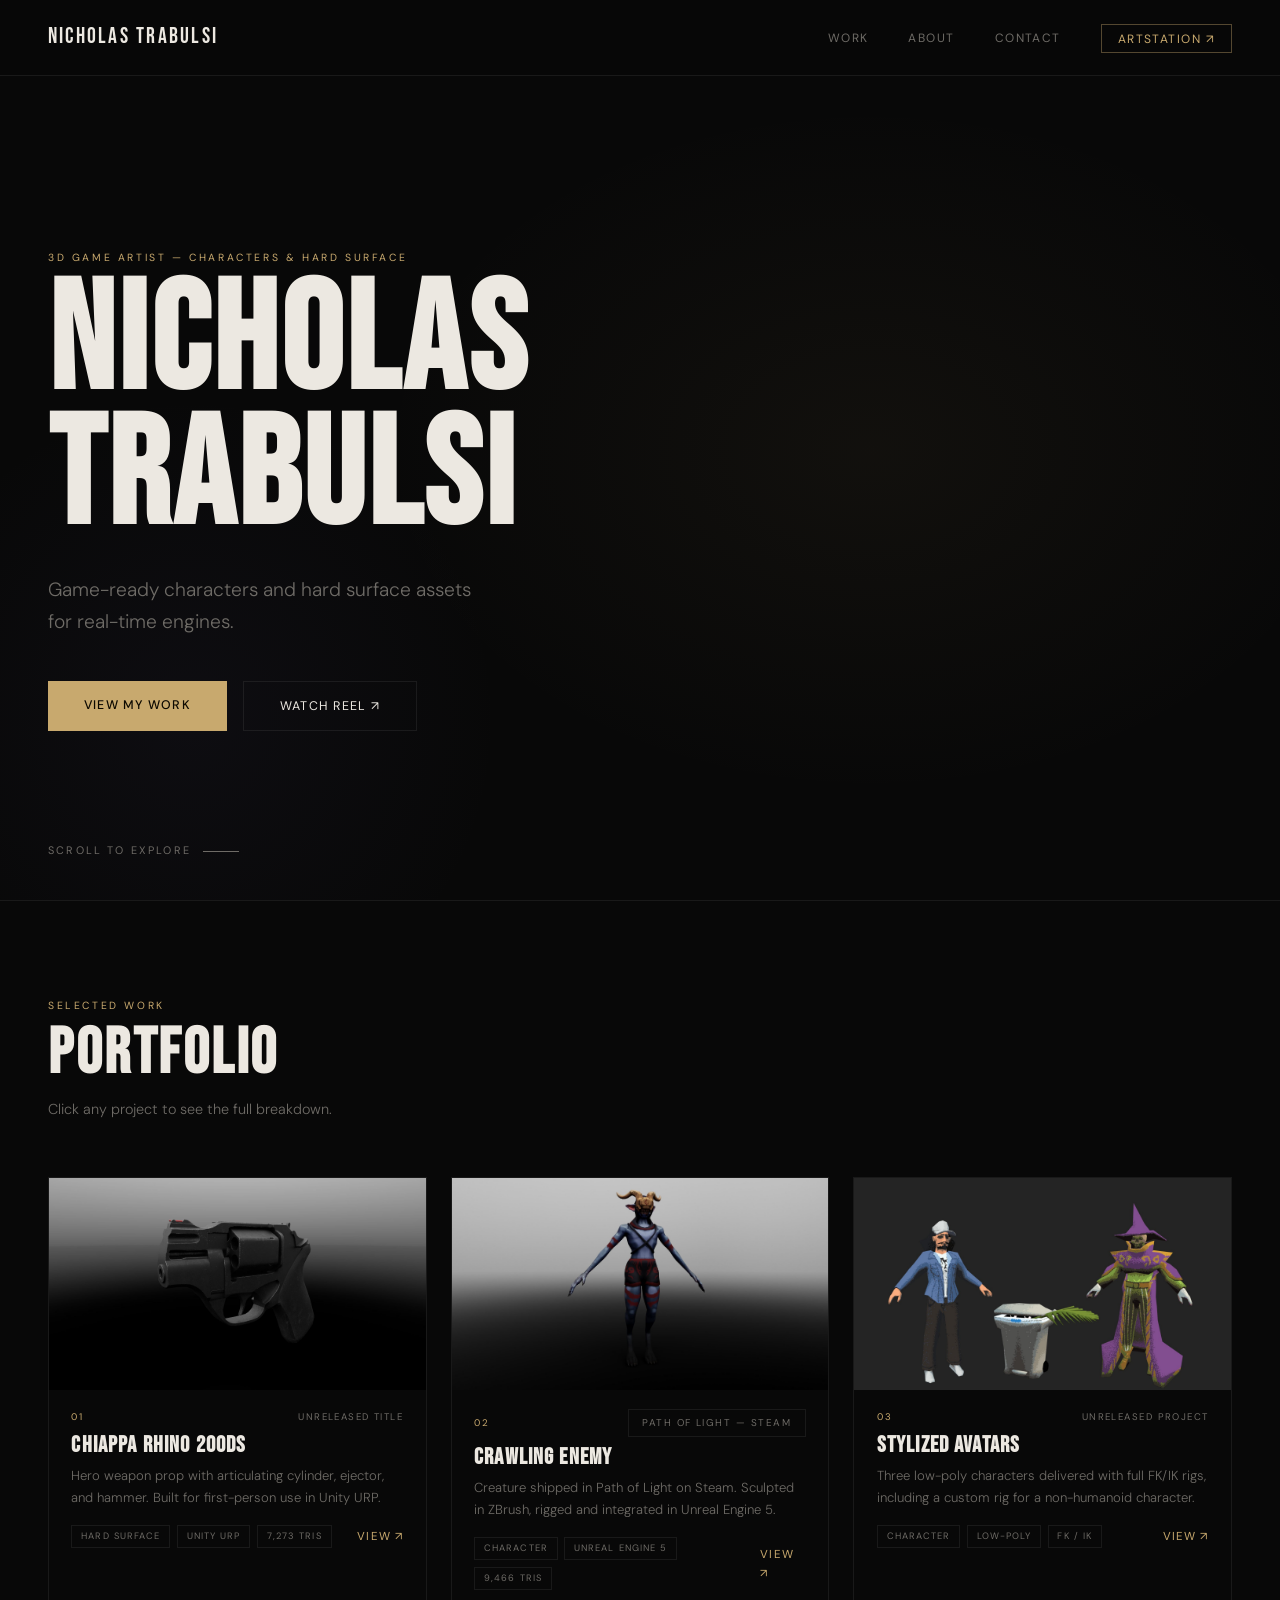
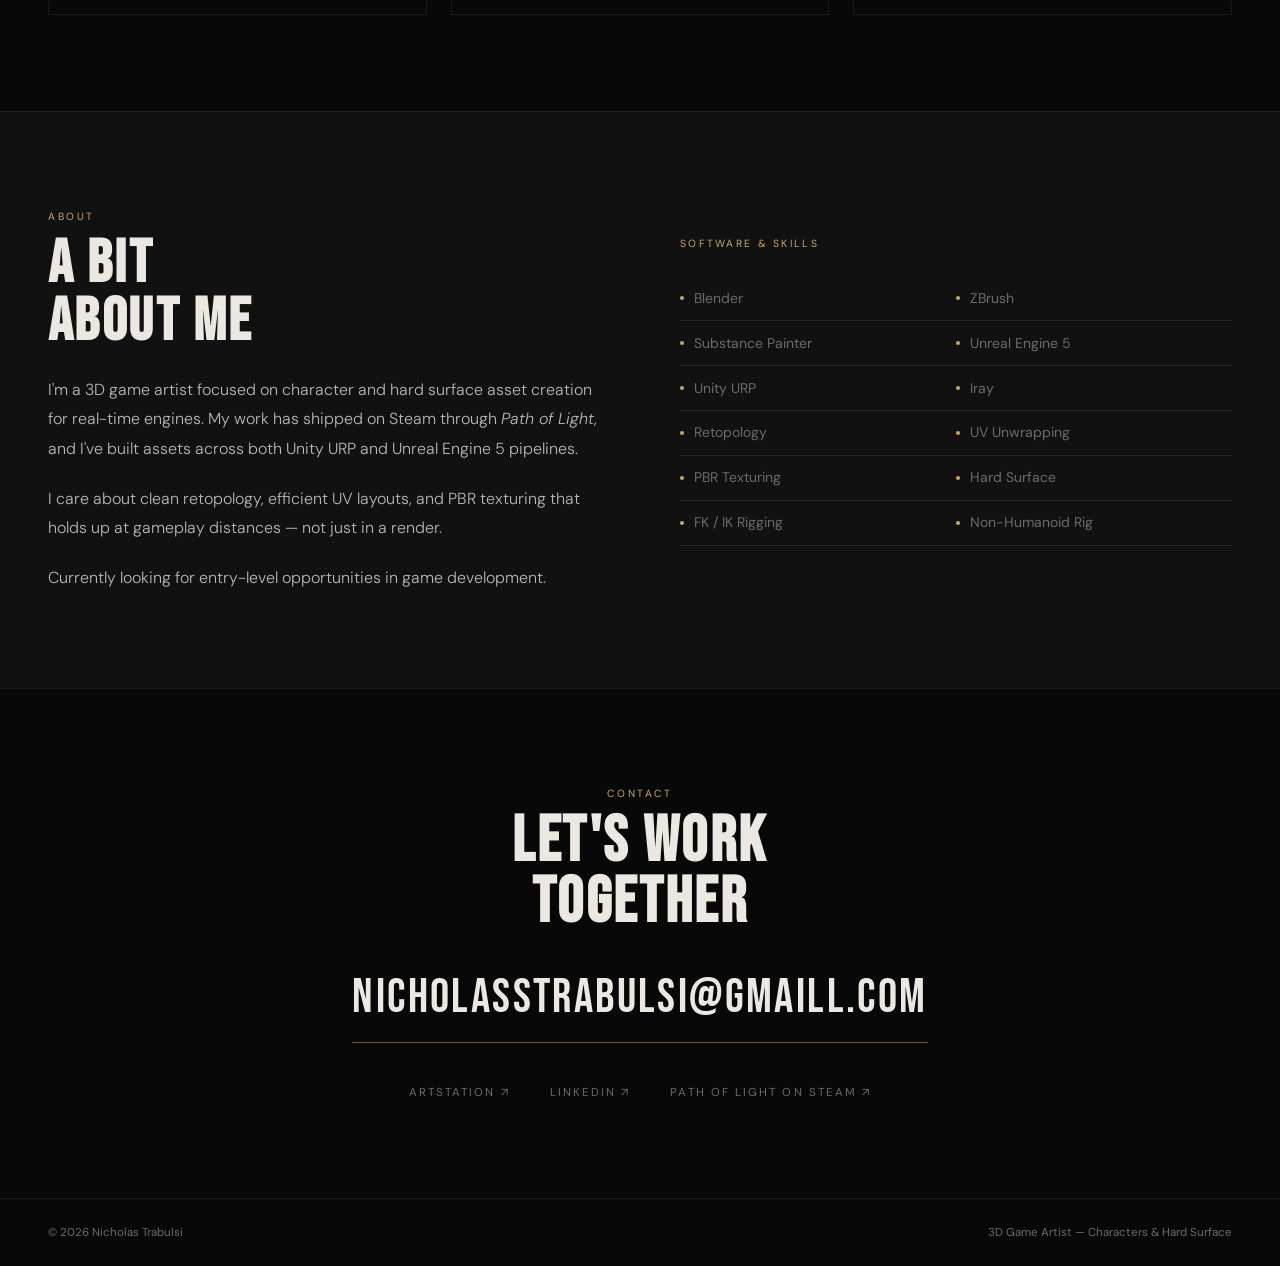
==== index.html @ e2c559ab "edits" ====
<!DOCTYPE html>
<html lang="en">
<head>
  <meta charset="UTF-8">
  <meta name="viewport" content="width=device-width, initial-scale=1.0">
  <title>Nicholas Trabulsi — 3D Game Artist</title>
  <link rel="preconnect" href="https://fonts.googleapis.com">
    <link rel="preconnect" href="https://fonts.gstatic.com" crossorigin>
    <link href="https://fonts.googleapis.com/css2?family=Bebas+Neue&family=DM+Sans:wght@300;400;500&display=swap" rel="stylesheet">
  <style>
    *, *::before, *::after { box-sizing: border-box; margin: 0; padding: 0; }
    :root {
        --bg: #080808; --surface: #111111; --surface-2: #181818;
        --accent: #c8a96e; --accent-dim: rgba(200,169,110,0.10);
        --text: #ece8e1; --muted: #6e6b66; --border: rgba(255,255,255,0.07);
        --display: "Bebas Neue", cursive; --body: "DM Sans", sans-serif;
    }
    html { scroll-behavior: smooth; }
    body { background: var(--bg); color: var(--text); font-family: var(--body); font-size: 16px; line-height: 1.65; overflow-x: hidden; }
    nav { position: fixed; inset: 0 0 auto; z-index: 100; display: flex; align-items: center; justify-content: space-between; padding: 1.2rem 3rem; background: rgba(8,8,8,0.9); backdrop-filter: blur(16px); border-bottom: 1px solid var(--border); }
    .nav-name { font-family: var(--display); font-size: 1.4rem; letter-spacing: .1em; color: var(--text); text-decoration: none; }
    .nav-links { display: flex; gap: 2.5rem; list-style: none; align-items: center; }
    .nav-links a { color: var(--muted); text-decoration: none; font-size: .75rem; letter-spacing: .12em; text-transform: uppercase; transition: color .2s; }
    .nav-links a:hover { color: var(--text); }
    .nav-cta { color: var(--accent) !important; border: 1px solid rgba(200,169,110,.4); padding: .35rem 1rem; }
    .nav-cta:hover { background: var(--accent-dim); }
    .page-wrap { max-width: 1100px; margin: 0 auto; padding: 7rem 3rem 5rem; }
    .divider { height: 1px; background: var(--border); margin: 1.5rem 0; }
    .eyebrow { font-size: .65rem; letter-spacing: .25em; text-transform: uppercase; color: var(--accent); margin-bottom: .6rem; }
    .badge { display: inline-flex; align-items: center; gap: .4rem; font-size: .62rem; letter-spacing: .15em; text-transform: uppercase; padding: .3rem .85rem; border: 1px solid var(--border); color: var(--muted); white-space: nowrap; }
    .pipeline { display: flex; border: 1px solid var(--border); margin-bottom: 1.5rem; }
    .pipeline-step { flex: 1; padding: .7rem 1.2rem; border-right: 1px solid var(--border); }
    .pipeline-step:last-child { border-right: none; }
    .pipeline-step .role { font-size: .58rem; letter-spacing: .18em; text-transform: uppercase; color: var(--muted); margin-bottom: .2rem; }
    .pipeline-step .tool { font-size: .82rem; color: var(--text); }
    .stats { display: flex; border: 1px solid var(--border); margin-top: 1.25rem; }
    .stat { flex: 1; padding: .9rem 1.4rem; border-right: 1px solid var(--border); }
    .stat:last-child { border-right: none; }
    .stat .s-label { font-size: .58rem; letter-spacing: .18em; text-transform: uppercase; color: var(--muted); margin-bottom: .25rem; }
    .stat .s-value { font-family: var(--display); font-size: 1.45rem; letter-spacing: .04em; }
    .shot-hero { width: 100%; aspect-ratio: 16/9; overflow: hidden; background: var(--surface); border: 1px solid var(--border); position: relative; cursor: zoom-in; margin-bottom: 1.25rem; transition: border-color .3s; }
    .shot-hero:hover { border-color: rgba(255,255,255,0.15); }
    .shot-row { display: grid; gap: 1.25rem; }
    .shot-row.cols-2 { grid-template-columns: repeat(2, 1fr); }
    .shot-row.cols-3 { grid-template-columns: repeat(3, 1fr); }
    .shot-card { aspect-ratio: 4/3; overflow: hidden; background: var(--surface); border: 1px solid var(--border); position: relative; cursor: zoom-in; transition: border-color .3s; }
    .shot-card:hover { border-color: rgba(255,255,255,0.15); }
    .shot-hero img, .shot-card img { width: 100%; height: 100%; object-fit: cover; display: block; transition: transform .6s cubic-bezier(.25,.46,.45,.94); }
    .shot-hero:hover img, .shot-card:hover img { transform: scale(1.04); }
    .shot-label { position: absolute; bottom: 0; left: 0; right: 0; padding: 2.5rem 1rem .8rem; background: linear-gradient(to top, rgba(0,0,0,0.8) 0%, transparent 100%); }
    .shot-label span { font-size: .62rem; letter-spacing: .18em; text-transform: uppercase; color: rgba(236,232,225,0.75); }
    .shot-hero::after, .shot-card::after { content: "⤢"; position: absolute; top: .75rem; right: .85rem; font-size: .9rem; color: rgba(255,255,255,0.3); opacity: 0; transition: opacity .2s; pointer-events: none; }
    .shot-hero:hover::after, .shot-card:hover::after { opacity: 1; }
    .btn-primary { display: inline-block; background: var(--accent); color: #0c0900; padding: .85rem 2.25rem; font-size: .78rem; font-weight: 500; letter-spacing: .1em; text-transform: uppercase; text-decoration: none; transition: opacity .2s; }
    .btn-primary:hover { opacity: .82; }
    .btn-ghost { display: inline-block; background: transparent; color: var(--text); padding: .85rem 2.25rem; font-size: .78rem; letter-spacing: .1em; text-transform: uppercase; text-decoration: none; border: 1px solid var(--border); transition: border-color .2s; }
    .btn-ghost:hover { border-color: rgba(255,255,255,0.25); }
    .btn-back { display: inline-flex; align-items: center; gap: .5rem; color: var(--muted); text-decoration: none; font-size: .72rem; letter-spacing: .14em; text-transform: uppercase; transition: color .2s; margin-bottom: 2.5rem; }
    .btn-back:hover { color: var(--text); }
    .btn-back::before { content: "←"; }
    .ext-link { display: inline-flex; align-items: center; gap: .35rem; font-size: .75rem; letter-spacing: .1em; text-transform: uppercase; color: var(--accent); text-decoration: none; border-bottom: 1px solid rgba(200,169,110,0.3); padding-bottom: .1rem; transition: border-color .2s; }
    .ext-link:hover { border-color: var(--accent); }
    .credit { font-size: .78rem; color: var(--muted); font-weight: 300; margin-top: .5rem; }
    .credit a { color: var(--muted); text-decoration: none; border-bottom: 1px solid rgba(110,107,102,0.4); transition: color .2s, border-color .2s; }
    .credit a:hover { color: var(--text); border-color: var(--muted); }
    footer { border-top: 1px solid var(--border); padding: 1.5rem 3rem; display: flex; justify-content: space-between; font-size: .72rem; color: var(--muted); }
    .lb { display: none; position: fixed; inset: 0; z-index: 200; background: rgba(0,0,0,0.97); flex-direction: column; align-items: center; justify-content: center; cursor: zoom-out; }
    .lb.open { display: flex; animation: lbFade .18s ease; }
    @keyframes lbFade { from { opacity: 0; } to { opacity: 1; } }
    .lb-wrap { max-width: 92vw; max-height: 82vh; cursor: default; display: flex; align-items: center; justify-content: center; }
    .lb-wrap img { max-width: 92vw; max-height: 82vh; object-fit: contain; display: block; animation: lbPop .18s ease; }
    @keyframes lbPop { from { opacity: 0; transform: scale(.97); } to { opacity: 1; transform: scale(1); } }
    .lb-cap { margin-top: 1.2rem; font-size: .65rem; letter-spacing: .2em; text-transform: uppercase; color: var(--muted); }
    .lb-x { position: fixed; top: 1.5rem; right: 2rem; background: none; border: none; color: var(--muted); font-size: 1.4rem; cursor: pointer; z-index: 201; }
    .lb-arr { position: fixed; top: 50%; transform: translateY(-50%); background: none; border: none; color: var(--muted); font-size: 1.4rem; cursor: pointer; padding: 1rem; z-index: 201; }
    .lb-arr.prev { left: .5rem; }
    .lb-arr.next { right: .5rem; }
    .lb-count { position: fixed; bottom: 1.5rem; left: 50%; transform: translateX(-50%); font-size: .62rem; letter-spacing: .2em; text-transform: uppercase; color: var(--muted); }
    @keyframes fadeUp { from { opacity: 0; transform: translateY(20px); } to { opacity: 1; transform: translateY(0); } }
    .reveal { opacity: 0; transform: translateY(24px); }
    @media (max-width: 860px) {
        nav { padding: 1rem 1.5rem; }
        .nav-links li:not(:last-child) { display: none; }
        .page-wrap { padding: 6rem 1.5rem 4rem; }
        .shot-row.cols-2, .shot-row.cols-3 { grid-template-columns: 1fr; }
        .pipeline, .stats { flex-wrap: wrap; }
        .pipeline-step, .stat { flex: 1 1 45%; border-right: none; border-bottom: 1px solid var(--border); }
        .pipeline-step:last-child, .stat:last-child { border-bottom: none; }
        footer { flex-direction: column; gap: .4rem; text-align: center; padding: 1.5rem; }
    }
</style>
</head>
<body>
<nav>
  <a href="index.html" class="nav-name">Nicholas Trabulsi</a>
  <ul class="nav-links">
    <li><a href="index.html#work">Work</a></li>
    <li><a href="index.html#about">About</a></li>
    <li><a href="index.html#contact">Contact</a></li>
    <li><a href="https://www.artstation.com/YOURUSERNAME" target="_blank" class="nav-cta">ArtStation &#8599;</a></li>
  </ul>
</nav>

<section style="min-height:100vh;display:flex;flex-direction:column;justify-content:center;padding:0 3rem;padding-top:80px;position:relative;overflow:hidden;">
  <div style="position:absolute;inset:0;pointer-events:none;background:radial-gradient(ellipse 55% 55% at 68% 50%,rgba(200,169,110,.05) 0%,transparent 70%),radial-gradient(ellipse 40% 60% at 15% 80%,rgba(90,80,140,.07) 0%,transparent 60%);"></div>
  <p class="eyebrow" style="animation:fadeUp .6s ease both;">3D Game Artist &mdash; Characters &amp; Hard Surface</p>
  <h1 style="font-family:var(--display);font-size:clamp(5rem,12vw,10rem);line-height:.88;letter-spacing:.02em;margin-bottom:1.75rem;animation:fadeUp .7s .1s ease both;">Nicholas<br>Trabulsi</h1>
  <p style="font-size:clamp(1rem,1.8vw,1.2rem);color:var(--muted);font-weight:300;max-width:440px;margin-bottom:2.75rem;animation:fadeUp .7s .2s ease both;">Game-ready characters and hard surface assets for real-time engines.</p>
  <div style="display:flex;gap:1rem;flex-wrap:wrap;animation:fadeUp .7s .3s ease both;">
    <a href="#work" class="btn-primary">View My Work</a>
    <a href="https://www.youtube.com/watch?v=YOURREEL" target="_blank" class="btn-ghost">Watch Reel &#8599;</a>
  </div>
  <div style="position:absolute;bottom:2.5rem;left:3rem;font-size:.68rem;letter-spacing:.2em;text-transform:uppercase;color:var(--muted);display:flex;align-items:center;gap:.75rem;">Scroll to explore<span style="display:block;width:36px;height:1px;background:var(--muted);"></span></div>
</section>

<section id="work" style="border-top:1px solid var(--border);padding:6rem 3rem;">
  <p class="eyebrow">Selected Work</p>
  <h2 style="font-family:var(--display);font-size:clamp(2.5rem,5vw,4rem);letter-spacing:.04em;line-height:.95;margin-bottom:.75rem;">Portfolio</h2>
  <p style="font-size:.9rem;color:var(--muted);font-weight:300;max-width:500px;margin-bottom:3.5rem;line-height:1.7;">Click any project to see the full breakdown.</p>
  <div style="display:grid;grid-template-columns:repeat(3,1fr);gap:1.5rem;" id="grid">
    <a href="project-01.html" style="display:block;text-decoration:none;color:inherit;border:1px solid var(--border);transition:border-color .3s;" class="reveal pcard">
      <div style="aspect-ratio:16/9;overflow:hidden;background:var(--surface);">
        <img src="[data-uri]" alt="Chiappa Rhino 200DS" style="width:100%;height:100%;object-fit:cover;display:block;transition:transform .6s cubic-bezier(.25,.46,.45,.94);">
      </div>
      <div style="padding:1.2rem 1.4rem 1.5rem;">
        <div style="display:flex;justify-content:space-between;align-items:center;margin-bottom:.5rem;">
          <span style="font-size:.6rem;letter-spacing:.2em;text-transform:uppercase;color:var(--accent);">01</span>
          <span style="font-size:.6rem;letter-spacing:.15em;text-transform:uppercase;color:var(--muted);">Unreleased Title</span>
        </div>
        <h3 style="font-family:var(--display);font-size:1.45rem;letter-spacing:.05em;margin-bottom:.5rem;line-height:1.05;">Chiappa Rhino 200DS</h3>
        <p style="font-size:.82rem;color:var(--muted);line-height:1.65;margin-bottom:1rem;font-weight:300;">Hero weapon prop with articulating cylinder, ejector, and hammer. Built for first-person use in Unity URP.</p>
        <div style="display:flex;justify-content:space-between;align-items:center;">
          <div style="display:flex;gap:.4rem;flex-wrap:wrap;"><span style="font-size:.58rem;letter-spacing:.12em;text-transform:uppercase;color:var(--muted);border:1px solid var(--border);padding:.2rem .55rem;">Hard Surface</span><span style="font-size:.58rem;letter-spacing:.12em;text-transform:uppercase;color:var(--muted);border:1px solid var(--border);padding:.2rem .55rem;">Unity URP</span><span style="font-size:.58rem;letter-spacing:.12em;text-transform:uppercase;color:var(--muted);border:1px solid var(--border);padding:.2rem .55rem;">7,273 tris</span></div>
          <span style="font-size:.72rem;letter-spacing:.1em;text-transform:uppercase;color:var(--accent);transition:transform .2s;" class="arrow">View &#8599;</span>
        </div>
      </div>
    </a>
    <a href="project-02.html" style="display:block;text-decoration:none;color:inherit;border:1px solid var(--border);transition:border-color .3s;" class="reveal pcard">
      <div style="aspect-ratio:16/9;overflow:hidden;background:var(--surface);">
        <img src="[data-uri]" alt="Crawling Enemy" style="width:100%;height:100%;object-fit:cover;display:block;transition:transform .6s cubic-bezier(.25,.46,.45,.94);">
      </div>
      <div style="padding:1.2rem 1.4rem 1.5rem;">
        <div style="display:flex;justify-content:space-between;align-items:center;margin-bottom:.5rem;">
          <span style="font-size:.6rem;letter-spacing:.2em;text-transform:uppercase;color:var(--accent);">02</span>
          <span class="badge" style="color:var(--muted);">Path of Light &mdash; Steam</span>
        </div>
        <h3 style="font-family:var(--display);font-size:1.45rem;letter-spacing:.05em;margin-bottom:.5rem;line-height:1.05;">Crawling Enemy</h3>
        <p style="font-size:.82rem;color:var(--muted);line-height:1.65;margin-bottom:1rem;font-weight:300;">Creature shipped in Path of Light on Steam. Sculpted in ZBrush, rigged and integrated in Unreal Engine 5.</p>
        <div style="display:flex;justify-content:space-between;align-items:center;">
          <div style="display:flex;gap:.4rem;flex-wrap:wrap;"><span style="font-size:.58rem;letter-spacing:.12em;text-transform:uppercase;color:var(--muted);border:1px solid var(--border);padding:.2rem .55rem;">Character</span><span style="font-size:.58rem;letter-spacing:.12em;text-transform:uppercase;color:var(--muted);border:1px solid var(--border);padding:.2rem .55rem;">Unreal Engine 5</span><span style="font-size:.58rem;letter-spacing:.12em;text-transform:uppercase;color:var(--muted);border:1px solid var(--border);padding:.2rem .55rem;">9,466 tris</span></div>
          <span style="font-size:.72rem;letter-spacing:.1em;text-transform:uppercase;color:var(--accent);transition:transform .2s;" class="arrow">View &#8599;</span>
        </div>
      </div>
    </a>
    <a href="project-03.html" style="display:block;text-decoration:none;color:inherit;border:1px solid var(--border);transition:border-color .3s;" class="reveal pcard">
      <div style="aspect-ratio:16/9;overflow:hidden;background:var(--surface);">
        <img src="[data-uri]" alt="Stylized Avatars" style="width:100%;height:100%;object-fit:cover;display:block;transition:transform .6s cubic-bezier(.25,.46,.45,.94);">
      </div>
      <div style="padding:1.2rem 1.4rem 1.5rem;">
        <div style="display:flex;justify-content:space-between;align-items:center;margin-bottom:.5rem;">
          <span style="font-size:.6rem;letter-spacing:.2em;text-transform:uppercase;color:var(--accent);">03</span>
          <span style="font-size:.6rem;letter-spacing:.15em;text-transform:uppercase;color:var(--muted);">Unreleased Project</span>
        </div>
        <h3 style="font-family:var(--display);font-size:1.45rem;letter-spacing:.05em;margin-bottom:.5rem;line-height:1.05;">Stylized Avatars</h3>
        <p style="font-size:.82rem;color:var(--muted);line-height:1.65;margin-bottom:1rem;font-weight:300;">Three low-poly characters delivered with full FK/IK rigs, including a custom rig for a non-humanoid character.</p>
        <div style="display:flex;justify-content:space-between;align-items:center;">
          <div style="display:flex;gap:.4rem;flex-wrap:wrap;"><span style="font-size:.58rem;letter-spacing:.12em;text-transform:uppercase;color:var(--muted);border:1px solid var(--border);padding:.2rem .55rem;">Character</span><span style="font-size:.58rem;letter-spacing:.12em;text-transform:uppercase;color:var(--muted);border:1px solid var(--border);padding:.2rem .55rem;">Low-Poly</span><span style="font-size:.58rem;letter-spacing:.12em;text-transform:uppercase;color:var(--muted);border:1px solid var(--border);padding:.2rem .55rem;">FK / IK</span></div>
          <span style="font-size:.72rem;letter-spacing:.1em;text-transform:uppercase;color:var(--accent);transition:transform .2s;" class="arrow">View &#8599;</span>
        </div>
      </div>
    </a>
  </div>
</section>

<section id="about" style="border-top:1px solid var(--border);background:var(--surface);padding:6rem 3rem;">
  <p class="eyebrow">About</p>
  <div style="display:grid;grid-template-columns:1fr 1fr;gap:5rem;align-items:start;">
    <div>
      <h2 style="font-family:var(--display);font-size:clamp(2.5rem,5vw,3.8rem);letter-spacing:.04em;line-height:.95;margin-bottom:1.5rem;">A bit<br>about me</h2>
      <div style="font-size:1rem;line-height:1.85;color:rgba(236,232,225,.78);font-weight:300;">
        <p>I'm a 3D game artist focused on character and hard surface asset creation for real-time engines. My work has shipped on Steam through <em>Path of Light</em>, and I've built assets across both Unity URP and Unreal Engine 5 pipelines.</p>
        <p style="margin-top:1.25rem;">I care about clean retopology, efficient UV layouts, and PBR texturing that holds up at gameplay distances &mdash; not just in a render.</p>
        <p style="margin-top:1.25rem;">Currently looking for entry-level opportunities in game development.</p>
      </div>
    </div>
    <div>
      <p style="font-size:.65rem;letter-spacing:.22em;text-transform:uppercase;color:var(--accent);margin-bottom:1.5rem;">Software &amp; Skills</p>
      <div style="display:grid;grid-template-columns:1fr 1fr;"><div style="font-size:.875rem;color:var(--muted);padding:.65rem 0;border-bottom:1px solid var(--border);display:flex;align-items:center;gap:.6rem;"><span style="width:4px;height:4px;border-radius:50%;background:var(--accent);flex-shrink:0;display:block;"></span>Blender</div><div style="font-size:.875rem;color:var(--muted);padding:.65rem 0;border-bottom:1px solid var(--border);display:flex;align-items:center;gap:.6rem;"><span style="width:4px;height:4px;border-radius:50%;background:var(--accent);flex-shrink:0;display:block;"></span>ZBrush</div><div style="font-size:.875rem;color:var(--muted);padding:.65rem 0;border-bottom:1px solid var(--border);display:flex;align-items:center;gap:.6rem;"><span style="width:4px;height:4px;border-radius:50%;background:var(--accent);flex-shrink:0;display:block;"></span>Substance Painter</div><div style="font-size:.875rem;color:var(--muted);padding:.65rem 0;border-bottom:1px solid var(--border);display:flex;align-items:center;gap:.6rem;"><span style="width:4px;height:4px;border-radius:50%;background:var(--accent);flex-shrink:0;display:block;"></span>Unreal Engine 5</div><div style="font-size:.875rem;color:var(--muted);padding:.65rem 0;border-bottom:1px solid var(--border);display:flex;align-items:center;gap:.6rem;"><span style="width:4px;height:4px;border-radius:50%;background:var(--accent);flex-shrink:0;display:block;"></span>Unity URP</div><div style="font-size:.875rem;color:var(--muted);padding:.65rem 0;border-bottom:1px solid var(--border);display:flex;align-items:center;gap:.6rem;"><span style="width:4px;height:4px;border-radius:50%;background:var(--accent);flex-shrink:0;display:block;"></span>Iray</div><div style="font-size:.875rem;color:var(--muted);padding:.65rem 0;border-bottom:1px solid var(--border);display:flex;align-items:center;gap:.6rem;"><span style="width:4px;height:4px;border-radius:50%;background:var(--accent);flex-shrink:0;display:block;"></span>Retopology</div><div style="font-size:.875rem;color:var(--muted);padding:.65rem 0;border-bottom:1px solid var(--border);display:flex;align-items:center;gap:.6rem;"><span style="width:4px;height:4px;border-radius:50%;background:var(--accent);flex-shrink:0;display:block;"></span>UV Unwrapping</div><div style="font-size:.875rem;color:var(--muted);padding:.65rem 0;border-bottom:1px solid var(--border);display:flex;align-items:center;gap:.6rem;"><span style="width:4px;height:4px;border-radius:50%;background:var(--accent);flex-shrink:0;display:block;"></span>PBR Texturing</div><div style="font-size:.875rem;color:var(--muted);padding:.65rem 0;border-bottom:1px solid var(--border);display:flex;align-items:center;gap:.6rem;"><span style="width:4px;height:4px;border-radius:50%;background:var(--accent);flex-shrink:0;display:block;"></span>Hard Surface</div><div style="font-size:.875rem;color:var(--muted);padding:.65rem 0;border-bottom:1px solid var(--border);display:flex;align-items:center;gap:.6rem;"><span style="width:4px;height:4px;border-radius:50%;background:var(--accent);flex-shrink:0;display:block;"></span>FK / IK Rigging</div><div style="font-size:.875rem;color:var(--muted);padding:.65rem 0;border-bottom:1px solid var(--border);display:flex;align-items:center;gap:.6rem;"><span style="width:4px;height:4px;border-radius:50%;background:var(--accent);flex-shrink:0;display:block;"></span>Non-Humanoid Rig</div></div>
    </div>
  </div>
</section>

<section id="contact" style="border-top:1px solid var(--border);padding:6rem 3rem;text-align:center;">
  <p class="eyebrow">Contact</p>
  <h2 style="font-family:var(--display);font-size:clamp(2.5rem,5vw,4rem);letter-spacing:.04em;line-height:.95;margin-bottom:1.5rem;">Let's work<br>together</h2>
  <a href="mailto:nicholasstrabulsi@gmaill.com" style="font-family:var(--display);font-size:clamp(1.6rem,4vw,3rem);letter-spacing:.05em;color:var(--text);text-decoration:none;display:inline-block;margin:0 0 2.5rem;padding-bottom:.3rem;border-bottom:1px solid rgba(200,169,110,.5);transition:color .2s,border-color .2s;">nicholasstrabulsi@gmaill.com</a>
  <div style="display:flex;gap:2.5rem;justify-content:center;flex-wrap:wrap;">
    <a href="https://www.artstation.com/YOURUSERNAME" target="_blank" style="font-size:.72rem;letter-spacing:.18em;text-transform:uppercase;color:var(--muted);text-decoration:none;transition:color .2s;">ArtStation &#8599;</a>
    <a href="https://www.linkedin.com/in/YOURPROFILE" target="_blank" style="font-size:.72rem;letter-spacing:.18em;text-transform:uppercase;color:var(--muted);text-decoration:none;transition:color .2s;">LinkedIn &#8599;</a>
    <a href="https://store.steampowered.com/app/3565990/Path_of_Light/" target="_blank" style="font-size:.72rem;letter-spacing:.18em;text-transform:uppercase;color:var(--muted);text-decoration:none;transition:color .2s;">Path of Light on Steam &#8599;</a>
  </div>
</section>
<footer>
  <span>&copy; 2026 Nicholas Trabulsi</span>
  <span>3D Game Artist &mdash; Characters &amp; Hard Surface</span>
</footer>
<style>
  .pcard:hover { border-color: rgba(255,255,255,0.15); }
  .pcard:hover img { transform: scale(1.05); }
  .pcard:hover .arrow { transform: translateX(3px); }
  @media (max-width: 860px) {
    #grid { grid-template-columns: 1fr !important; }
    section { padding-left: 1.5rem !important; padding-right: 1.5rem !important; }
    div[style*="grid-template-columns:1fr 1fr"] { grid-template-columns: 1fr !important; gap: 2.5rem !important; }
  }
</style>
<div class="lb" id="lb" onclick="lbClose(event)">
  <button class="lb-x" onclick="lbHide()">&#10005;</button>
  <button class="lb-arr prev" onclick="event.stopPropagation();lbNav(-1)">&#8592;</button>
  <div class="lb-wrap" onclick="event.stopPropagation()"><img id="lb-img" src="" alt=""></div>
  <p class="lb-cap" id="lb-cap"></p>
  <button class="lb-arr next" onclick="event.stopPropagation();lbNav(1)">&#8594;</button>
  <p class="lb-count" id="lb-count"></p>
</div>
<script>
var ro=new IntersectionObserver(function(e){e.forEach(function(x){if(x.isIntersecting){x.target.style.opacity="1";x.target.style.transform="translateY(0)";ro.unobserve(x.target);}});},{threshold:.08});
document.querySelectorAll(".reveal").forEach(function(el,i){el.style.transition="opacity .6s "+(i*.07)+"s ease, transform .6s "+(i*.07)+"s ease";ro.observe(el);});
var lbImgs=[],lbIdx=0;
window.addEventListener("DOMContentLoaded",function(){
  document.querySelectorAll(".shot-hero,.shot-card").forEach(function(el){
    var img=el.querySelector("img"),lbl=el.querySelector(".shot-label span");
    if(img) lbImgs.push({src:img.src,label:lbl?lbl.textContent:""});
    el.addEventListener("click",function(){lbOpen(el);});
  });
});
function lbOpen(el){var src=el.querySelector("img").src;lbIdx=lbImgs.findIndex(function(x){return x.src===src;})||0;lbRender();document.getElementById("lb").classList.add("open");document.body.style.overflow="hidden";}
function lbRender(){var x=lbImgs[lbIdx];document.getElementById("lb-img").src=x.src;document.getElementById("lb-img").alt=x.label;document.getElementById("lb-cap").textContent=x.label;document.getElementById("lb-count").textContent=(lbIdx+1)+" / "+lbImgs.length;}
function lbHide(){document.getElementById("lb").classList.remove("open");document.body.style.overflow="";}
function lbClose(e){if(e.target===document.getElementById("lb"))lbHide();}
function lbNav(d){lbIdx=(lbIdx+d+lbImgs.length)%lbImgs.length;lbRender();}
document.addEventListener("keydown",function(e){if(!document.getElementById("lb").classList.contains("open"))return;if(e.key==="Escape")lbHide();if(e.key==="ArrowRight")lbNav(1);if(e.key==="ArrowLeft")lbNav(-1);});
</script>
</body>
</html>
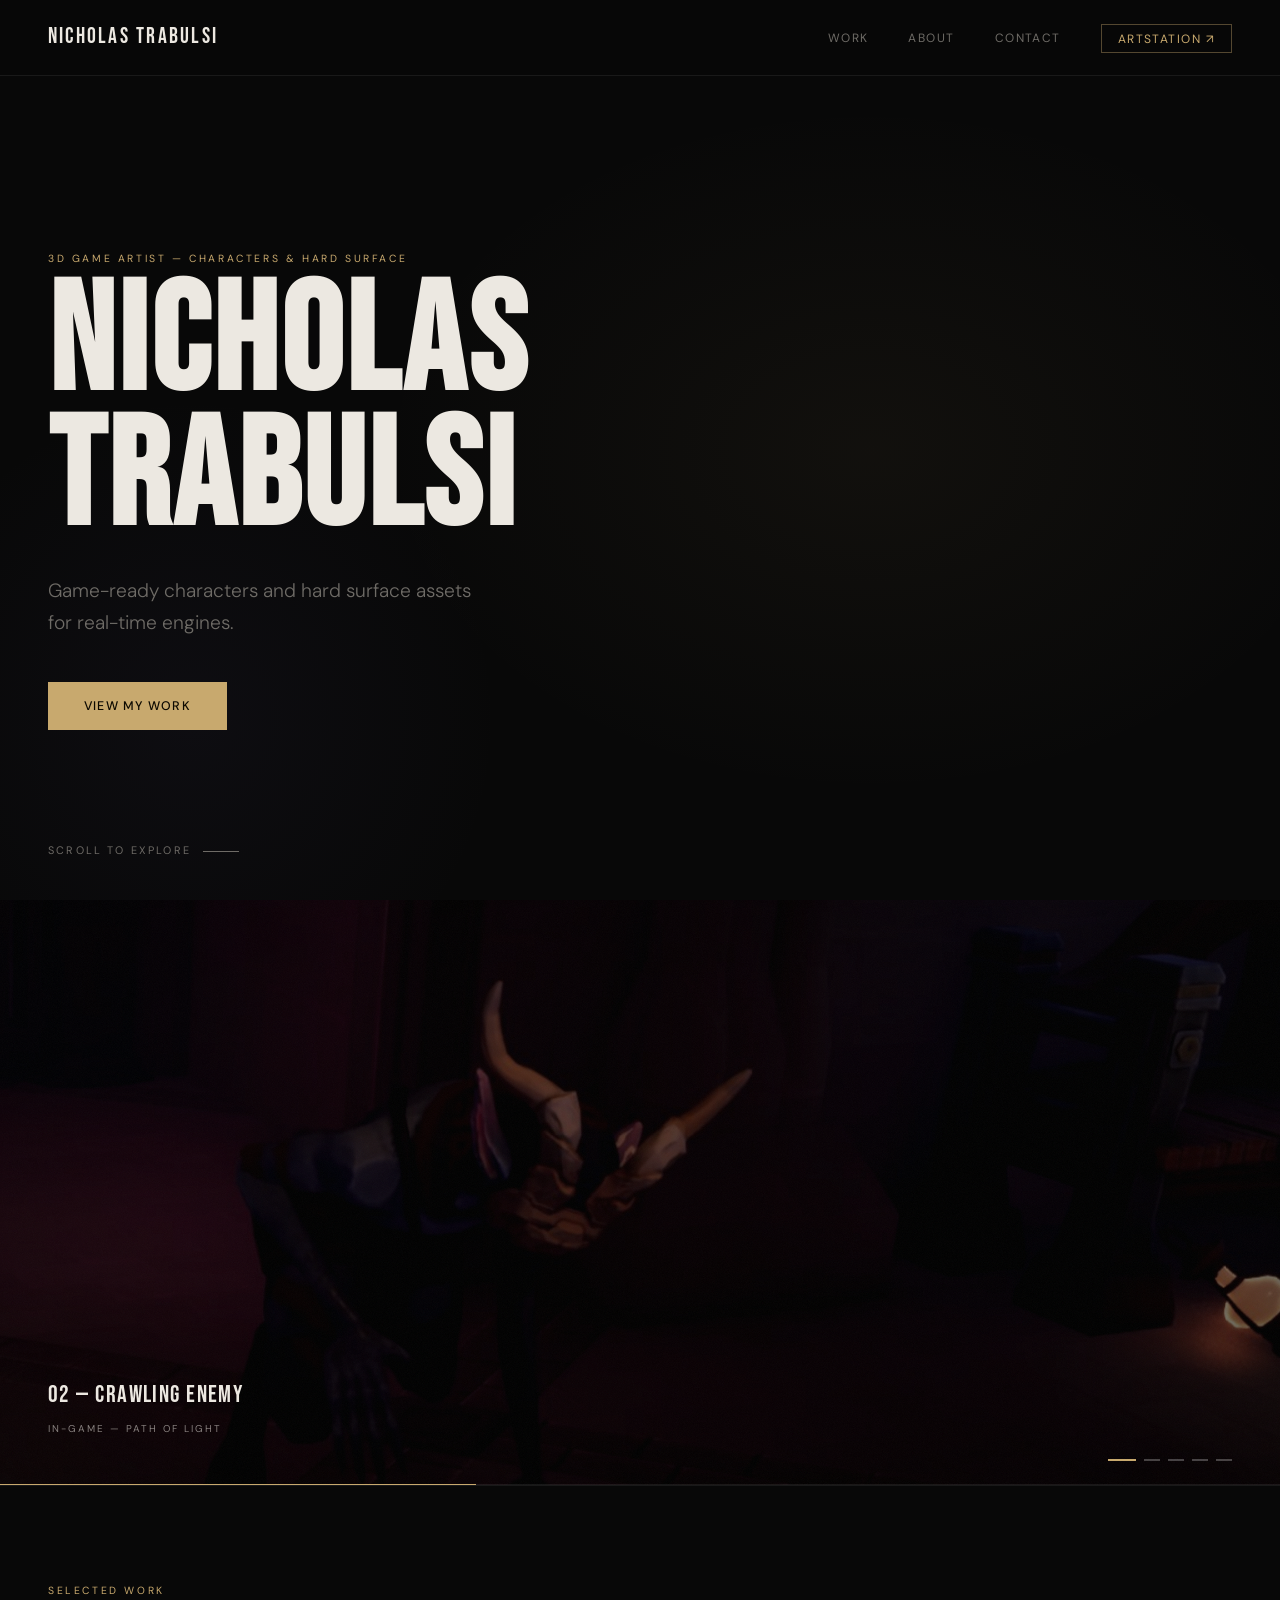
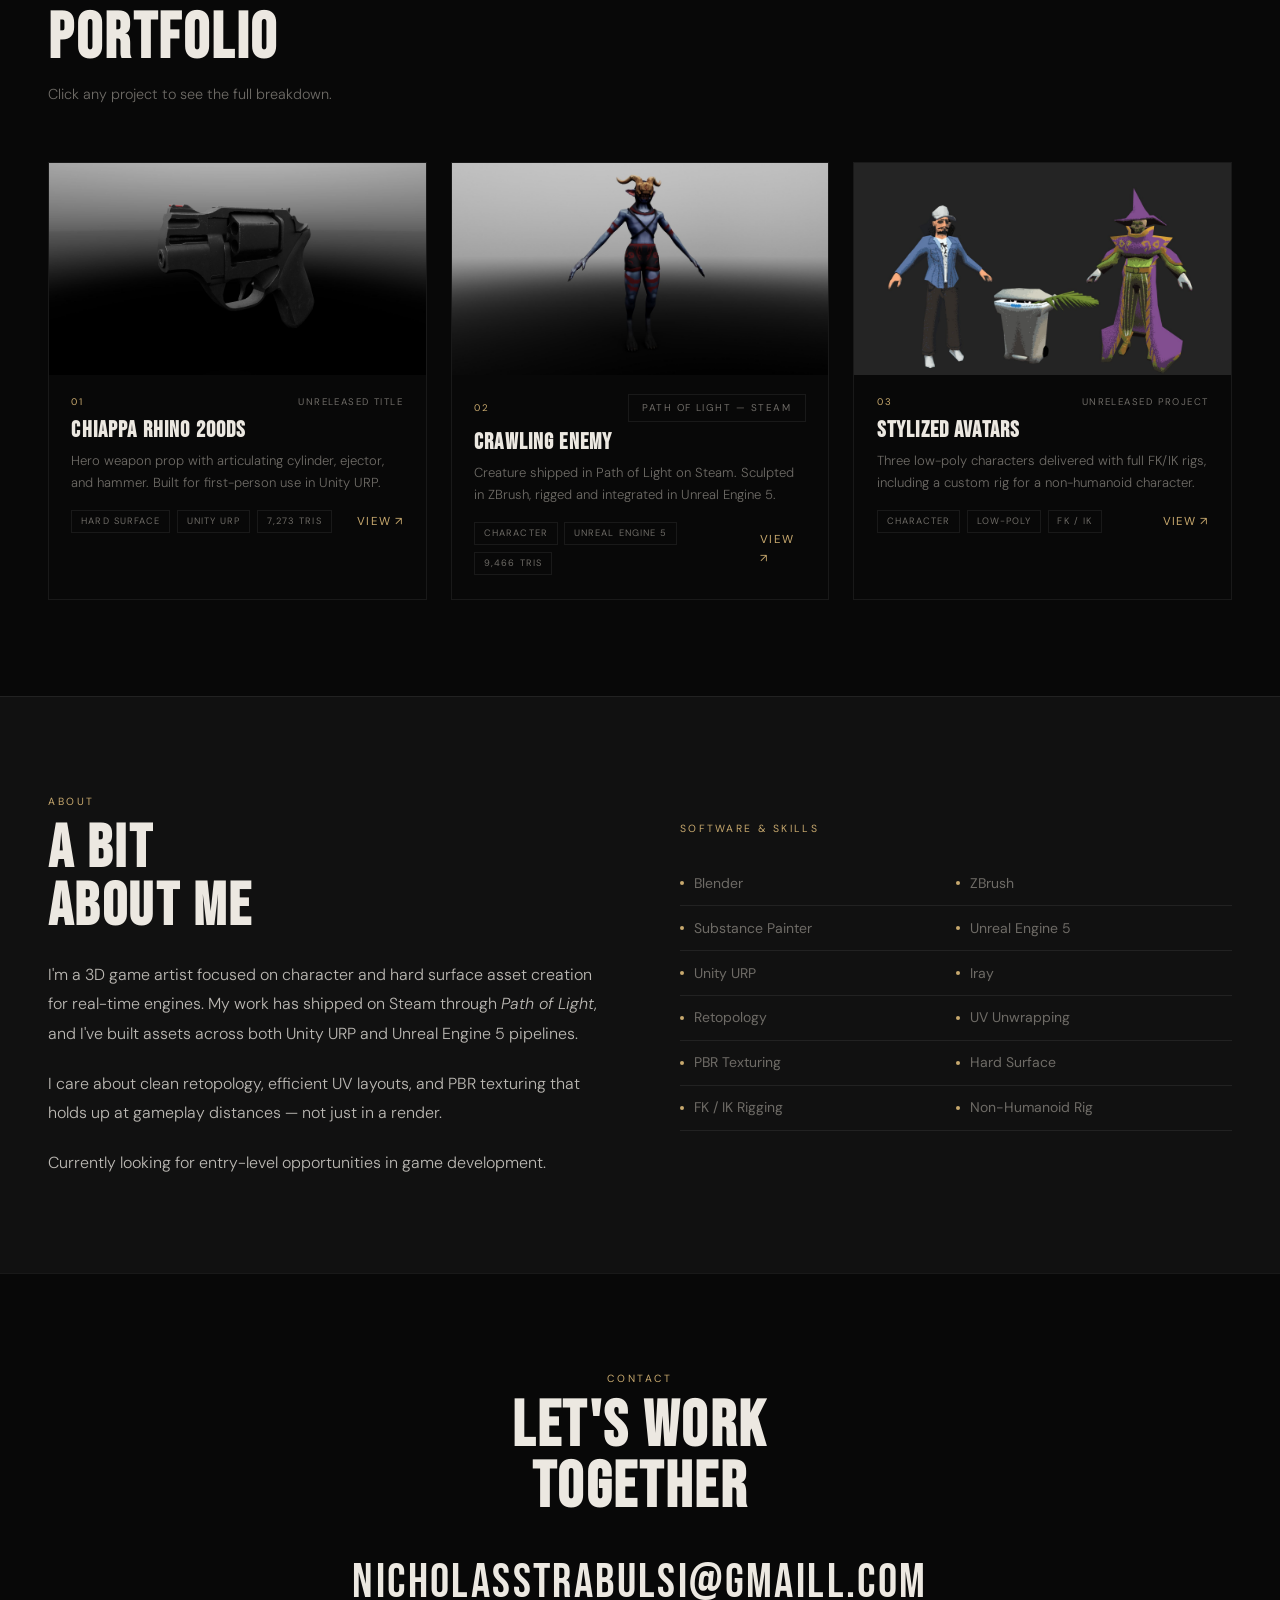
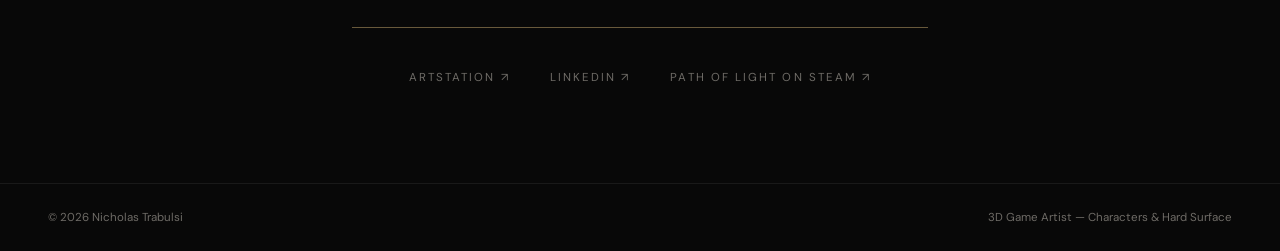
==== commit e21a4515: "language changes" ====
--- a/index.html
+++ b/index.html
@@ -108,10 +108,116 @@
   <p style="font-size:clamp(1rem,1.8vw,1.2rem);color:var(--muted);font-weight:300;max-width:440px;margin-bottom:2.75rem;animation:fadeUp .7s .2s ease both;">Game-ready characters and hard surface assets for real-time engines.</p>
   <div style="display:flex;gap:1rem;flex-wrap:wrap;animation:fadeUp .7s .3s ease both;">
     <a href="#work" class="btn-primary">View My Work</a>
-    <a href="https://www.youtube.com/watch?v=YOURREEL" target="_blank" class="btn-ghost">Watch Reel &#8599;</a>
   </div>
   <div style="position:absolute;bottom:2.5rem;left:3rem;font-size:.68rem;letter-spacing:.2em;text-transform:uppercase;color:var(--muted);display:flex;align-items:center;gap:.75rem;">Scroll to explore<span style="display:block;width:36px;height:1px;background:var(--muted);"></span></div>
 </section>
+
+<!-- AUTO REEL -->
+<section id="reel" style="position:relative;width:100%;height:65vh;max-height:680px;overflow:hidden;background:#000;">
+
+  <!-- slides -->
+    <div class="rs active" style="background-image:url([data-uri])"></div>
+    <div class="rs " style="background-image:url([data-uri])"></div>
+    <div class="rs " style="background-image:url([data-uri])"></div>
+    <div class="rs " style="background-image:url([data-uri]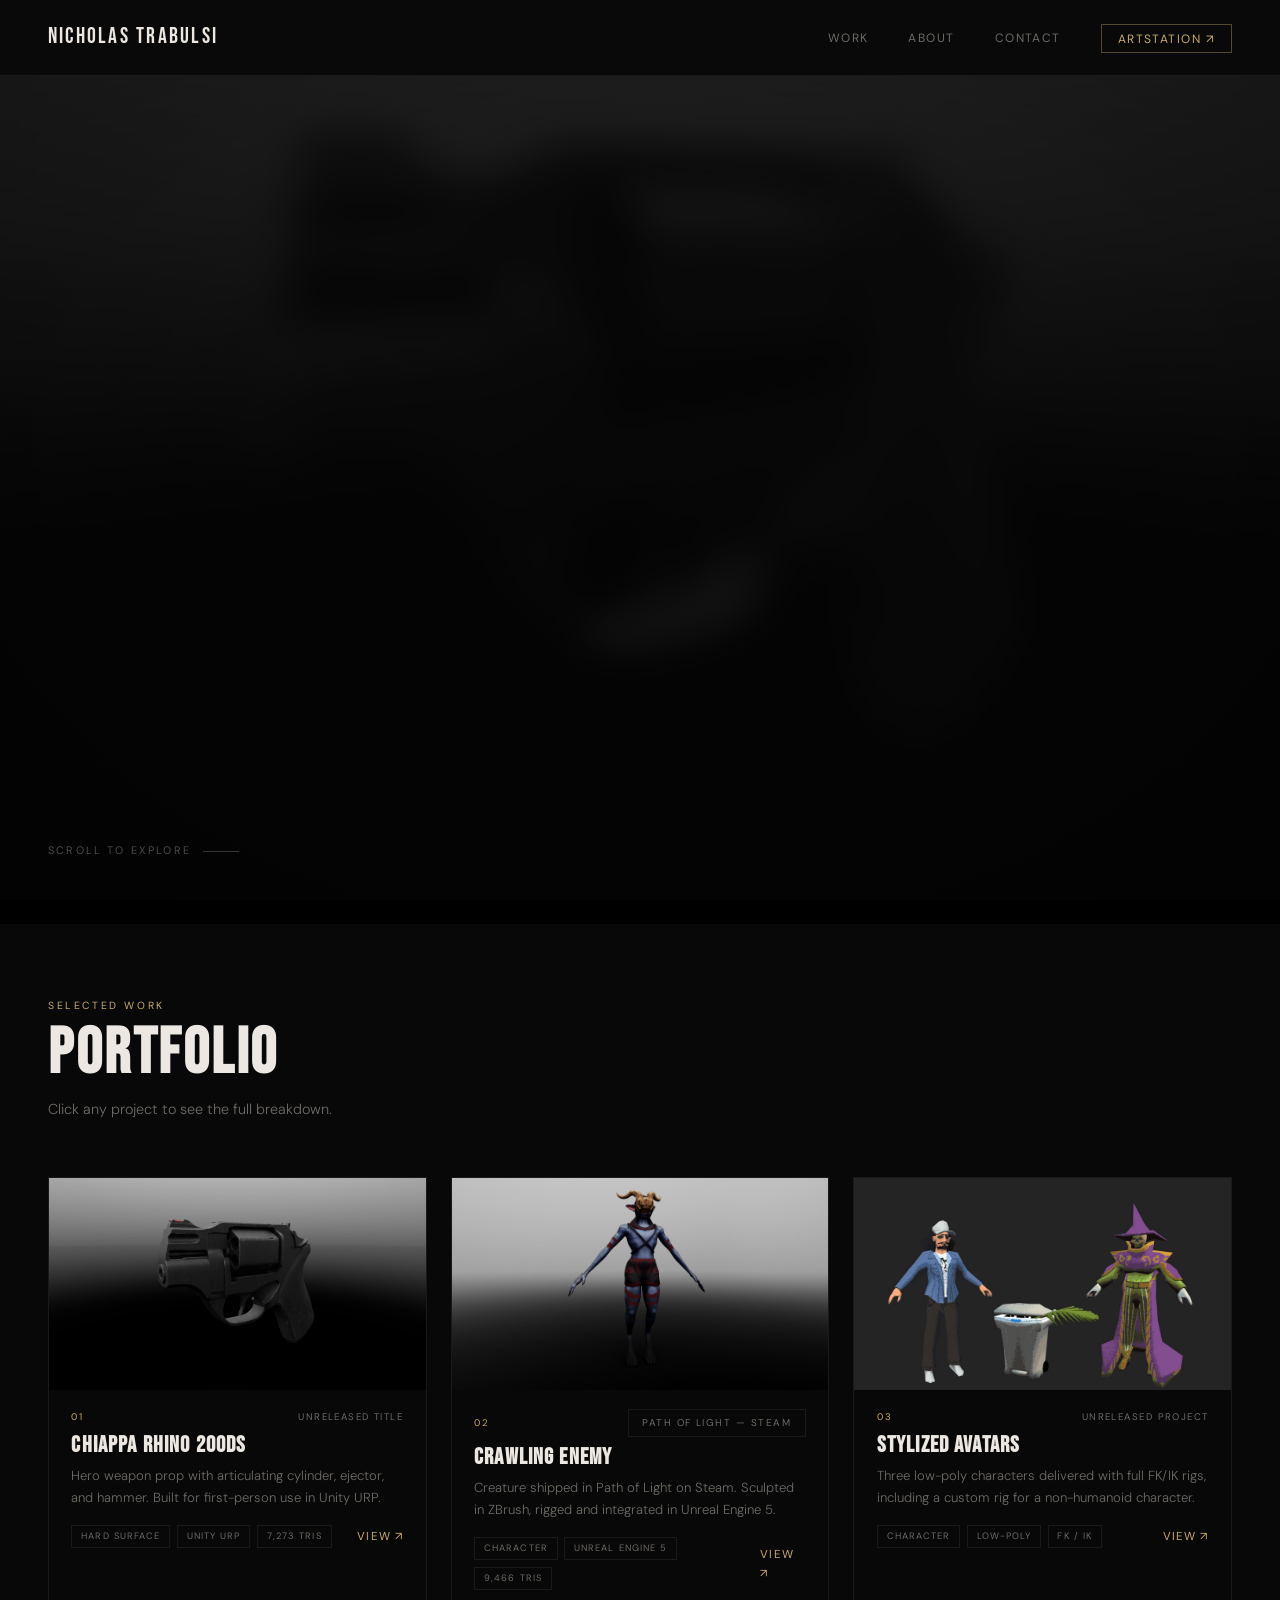
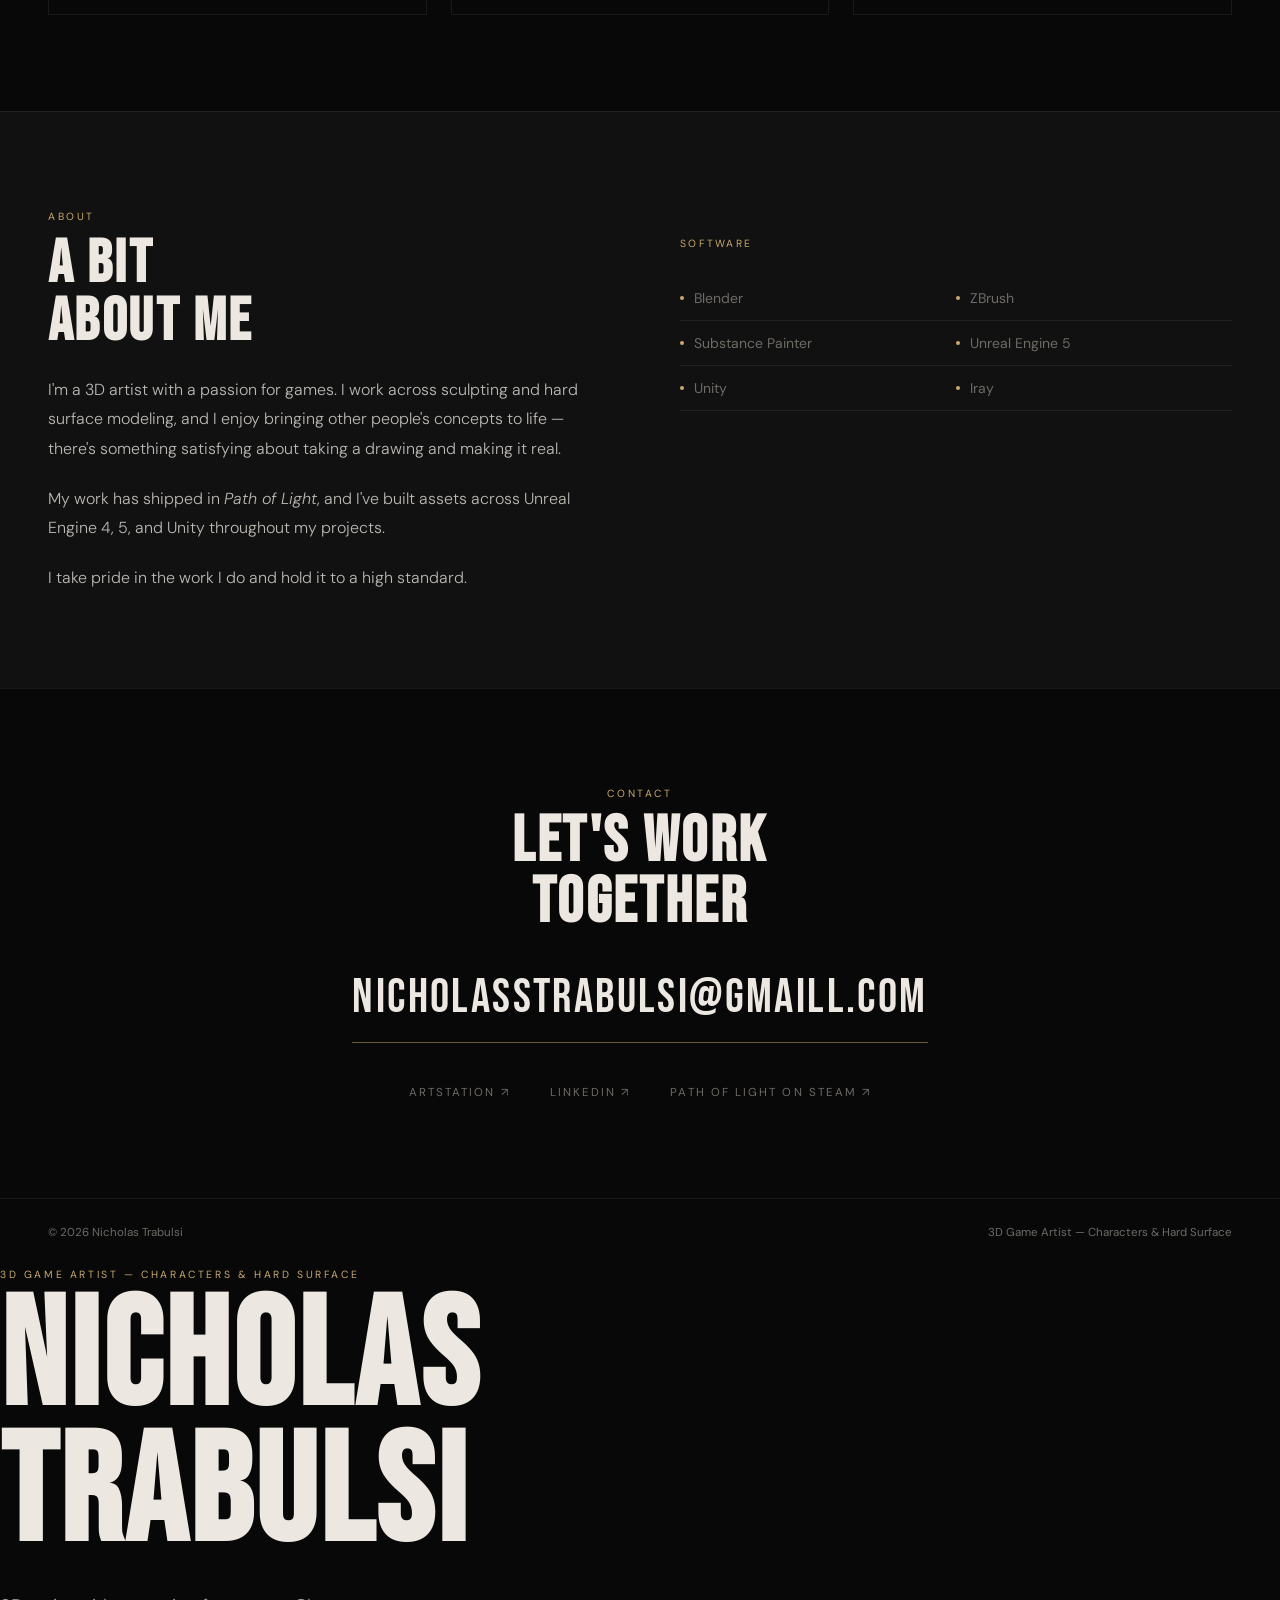
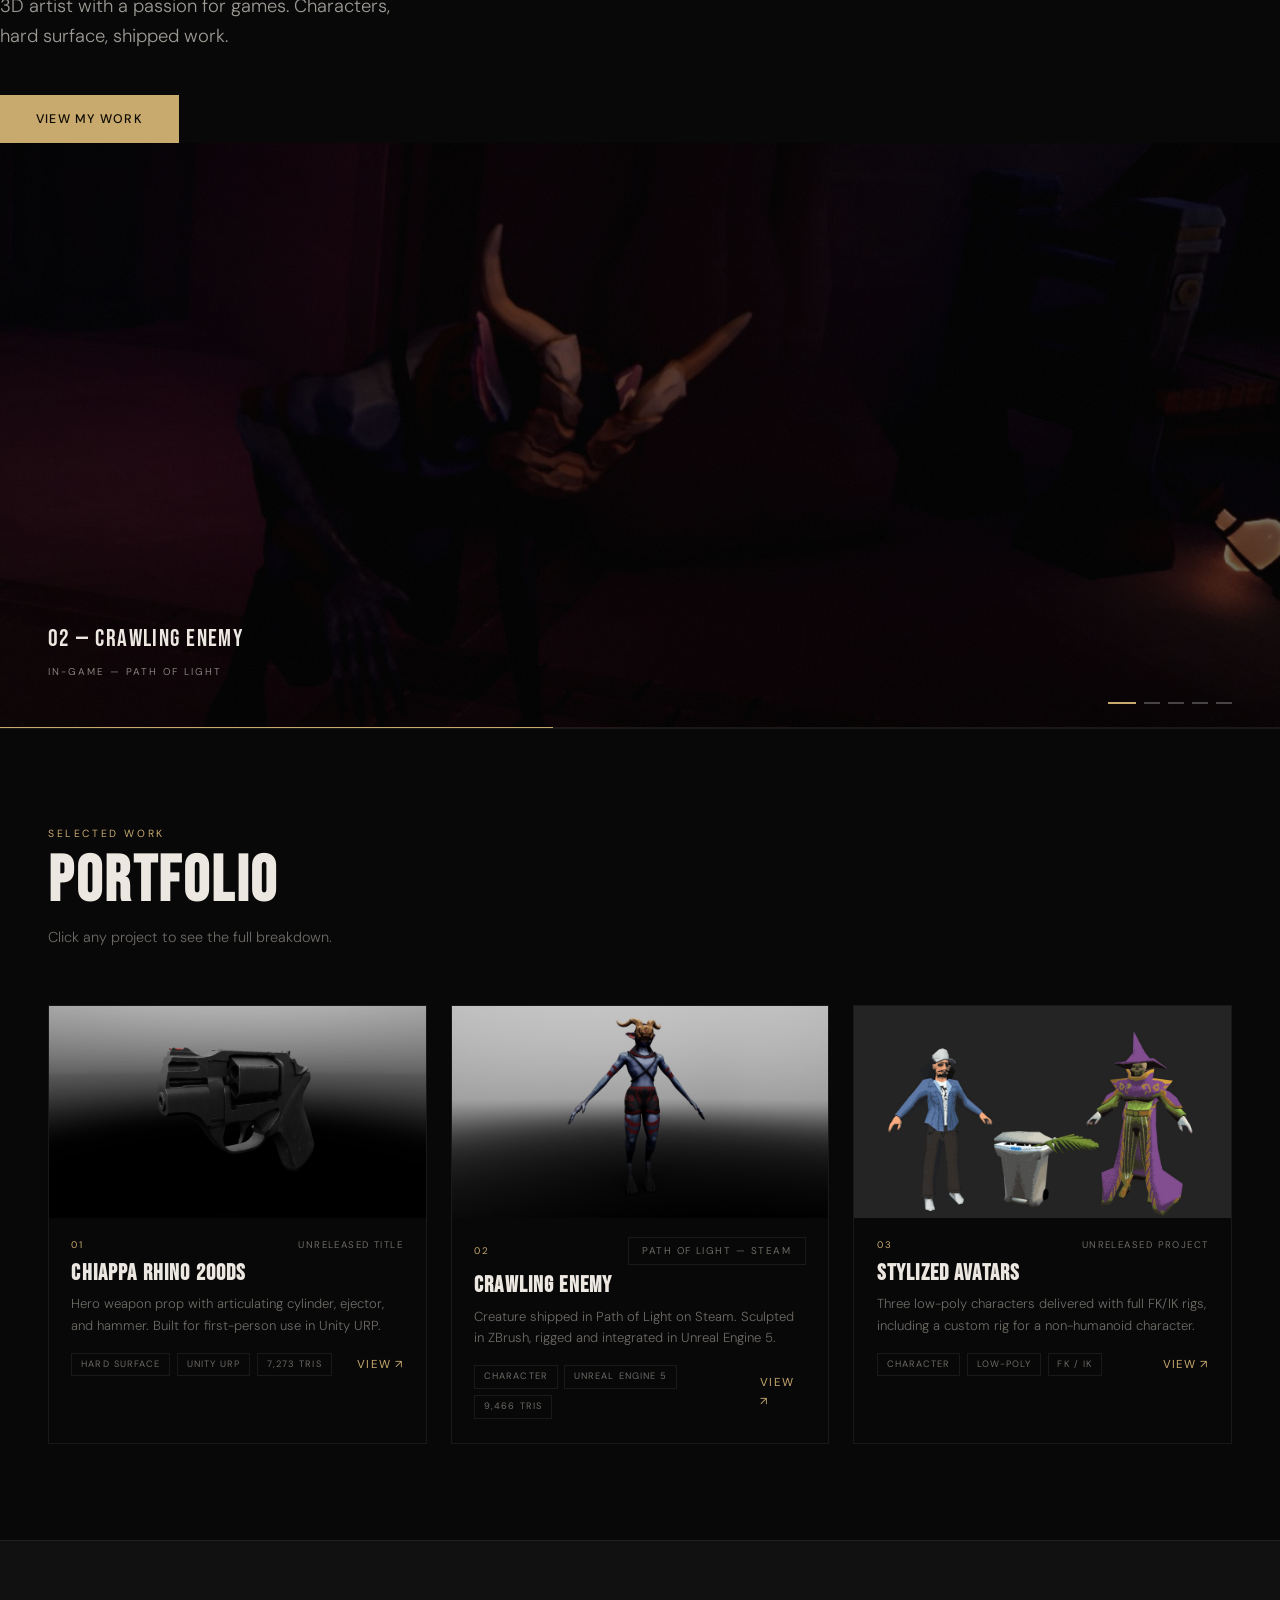
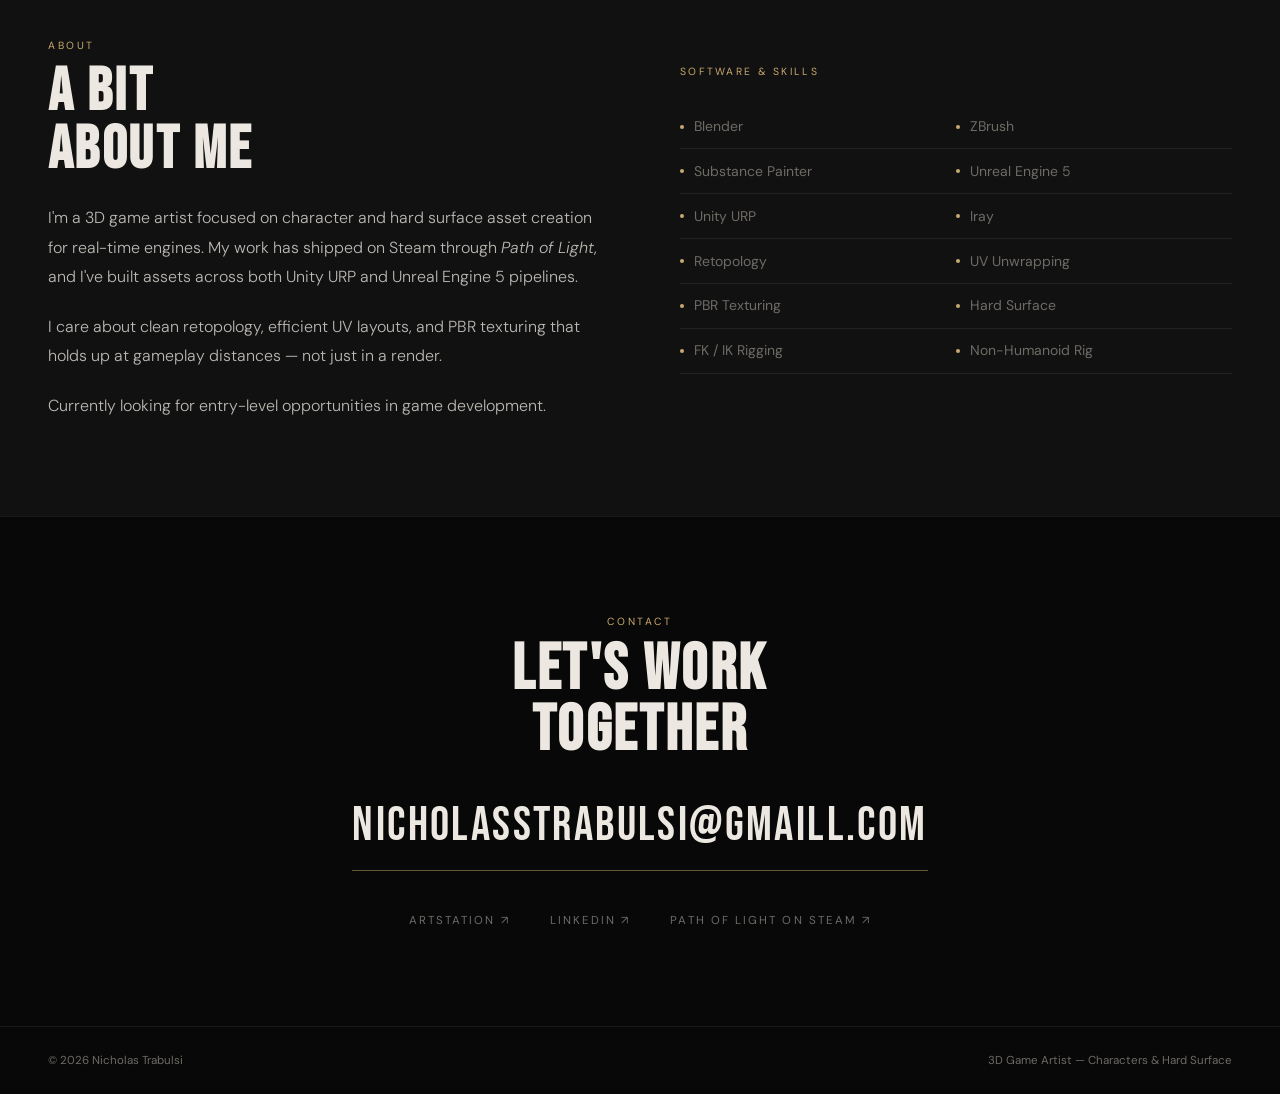
==== commit a43e52ef: "new index" ====
--- a/index.html
+++ b/index.html
@@ -97,7 +97,7 @@
     <li><a href="index.html#work">Work</a></li>
     <li><a href="index.html#about">About</a></li>
     <li><a href="index.html#contact">Contact</a></li>
-    <li><a href="https://www.artstation.com/YOURUSERNAME" target="_blank" class="nav-cta">ArtStation &#8599;</a></li>
+    <li><a href="https://www.artstation.com/nicholastrabulsi" target="_blank" class="nav-cta">ArtStation &#8599;</a></li>
   </ul>
 </nav>
 
@@ -111,6 +111,191 @@
   </div>
   <div style="position:absolute;bottom:2.5rem;left:3rem;font-size:.68rem;letter-spacing:.2em;text-transform:uppercase;color:var(--muted);display:flex;align-items:center;gap:.75rem;">Scroll to explore<span style="display:block;width:36px;height:1px;background:var(--muted);"></span></div>
 </section>
+
+<section id="work" style="border-top:1px solid var(--border);padding:6rem 3rem;">
+  <p class="eyebrow">Selected Work</p>
+  <h2 style="font-family:var(--display);font-size:clamp(2.5rem,5vw,4rem);letter-spacing:.04em;line-height:.95;margin-bottom:.75rem;">Portfolio</h2>
+  <p style="font-size:.9rem;color:var(--muted);font-weight:300;max-width:500px;margin-bottom:3.5rem;line-height:1.7;">Click any project to see the full breakdown.</p>
+  <div style="display:grid;grid-template-columns:repeat(3,1fr);gap:1.5rem;" id="grid">
+    <a href="project-01.html" style="display:block;text-decoration:none;color:inherit;border:1px solid var(--border);transition:border-color .3s;" class="reveal pcard">
+      <div style="aspect-ratio:16/9;overflow:hidden;background:var(--surface);">
+        <img src="[data-uri]" alt="Chiappa Rhino 200DS" style="width:100%;height:100%;object-fit:cover;display:block;transition:transform .6s cubic-bezier(.25,.46,.45,.94);">
+      </div>
+      <div style="padding:1.2rem 1.4rem 1.5rem;">
+        <div style="display:flex;justify-content:space-between;align-items:center;margin-bottom:.5rem;">
+          <span style="font-size:.6rem;letter-spacing:.2em;text-transform:uppercase;color:var(--accent);">01</span>
+          <span style="font-size:.6rem;letter-spacing:.15em;text-transform:uppercase;color:var(--muted);">Unreleased Title</span>
+        </div>
+        <h3 style="font-family:var(--display);font-size:1.45rem;letter-spacing:.05em;margin-bottom:.5rem;line-height:1.05;">Chiappa Rhino 200DS</h3>
+        <p style="font-size:.82rem;color:var(--muted);line-height:1.65;margin-bottom:1rem;font-weight:300;">Hero weapon prop with articulating cylinder, ejector, and hammer. Built for first-person use in Unity URP.</p>
+        <div style="display:flex;justify-content:space-between;align-items:center;">
+          <div style="display:flex;gap:.4rem;flex-wrap:wrap;"><span style="font-size:.58rem;letter-spacing:.12em;text-transform:uppercase;color:var(--muted);border:1px solid var(--border);padding:.2rem .55rem;">Hard Surface</span><span style="font-size:.58rem;letter-spacing:.12em;text-transform:uppercase;color:var(--muted);border:1px solid var(--border);padding:.2rem .55rem;">Unity URP</span><span style="font-size:.58rem;letter-spacing:.12em;text-transform:uppercase;color:var(--muted);border:1px solid var(--border);padding:.2rem .55rem;">7,273 tris</span></div>
+          <span style="font-size:.72rem;letter-spacing:.1em;text-transform:uppercase;color:var(--accent);transition:transform .2s;" class="arrow">View &#8599;</span>
+        </div>
+      </div>
+    </a>
+    <a href="project-02.html" style="display:block;text-decoration:none;color:inherit;border:1px solid var(--border);transition:border-color .3s;" class="reveal pcard">
+      <div style="aspect-ratio:16/9;overflow:hidden;background:var(--surface);">
+        <img src="[data-uri]" alt="Crawling Enemy" style="width:100%;height:100%;object-fit:cover;display:block;transition:transform .6s cubic-bezier(.25,.46,.45,.94);">
+      </div>
+      <div style="padding:1.2rem 1.4rem 1.5rem;">
+        <div style="display:flex;justify-content:space-between;align-items:center;margin-bottom:.5rem;">
+          <span style="font-size:.6rem;letter-spacing:.2em;text-transform:uppercase;color:var(--accent);">02</span>
+          <span class="badge" style="color:var(--muted);">Path of Light &mdash; Steam</span>
+        </div>
+        <h3 style="font-family:var(--display);font-size:1.45rem;letter-spacing:.05em;margin-bottom:.5rem;line-height:1.05;">Crawling Enemy</h3>
+        <p style="font-size:.82rem;color:var(--muted);line-height:1.65;margin-bottom:1rem;font-weight:300;">Creature shipped in Path of Light on Steam. Sculpted in ZBrush, rigged and integrated in Unreal Engine 5.</p>
+        <div style="display:flex;justify-content:space-between;align-items:center;">
+          <div style="display:flex;gap:.4rem;flex-wrap:wrap;"><span style="font-size:.58rem;letter-spacing:.12em;text-transform:uppercase;color:var(--muted);border:1px solid var(--border);padding:.2rem .55rem;">Character</span><span style="font-size:.58rem;letter-spacing:.12em;text-transform:uppercase;color:var(--muted);border:1px solid var(--border);padding:.2rem .55rem;">Unreal Engine 5</span><span style="font-size:.58rem;letter-spacing:.12em;text-transform:uppercase;color:var(--muted);border:1px solid var(--border);padding:.2rem .55rem;">9,466 tris</span></div>
+          <span style="font-size:.72rem;letter-spacing:.1em;text-transform:uppercase;color:var(--accent);transition:transform .2s;" class="arrow">View &#8599;</span>
+        </div>
+      </div>
+    </a>
+    <a href="project-03.html" style="display:block;text-decoration:none;color:inherit;border:1px solid var(--border);transition:border-color .3s;" class="reveal pcard">
+      <div style="aspect-ratio:16/9;overflow:hidden;background:var(--surface);">
+        <img src="[data-uri]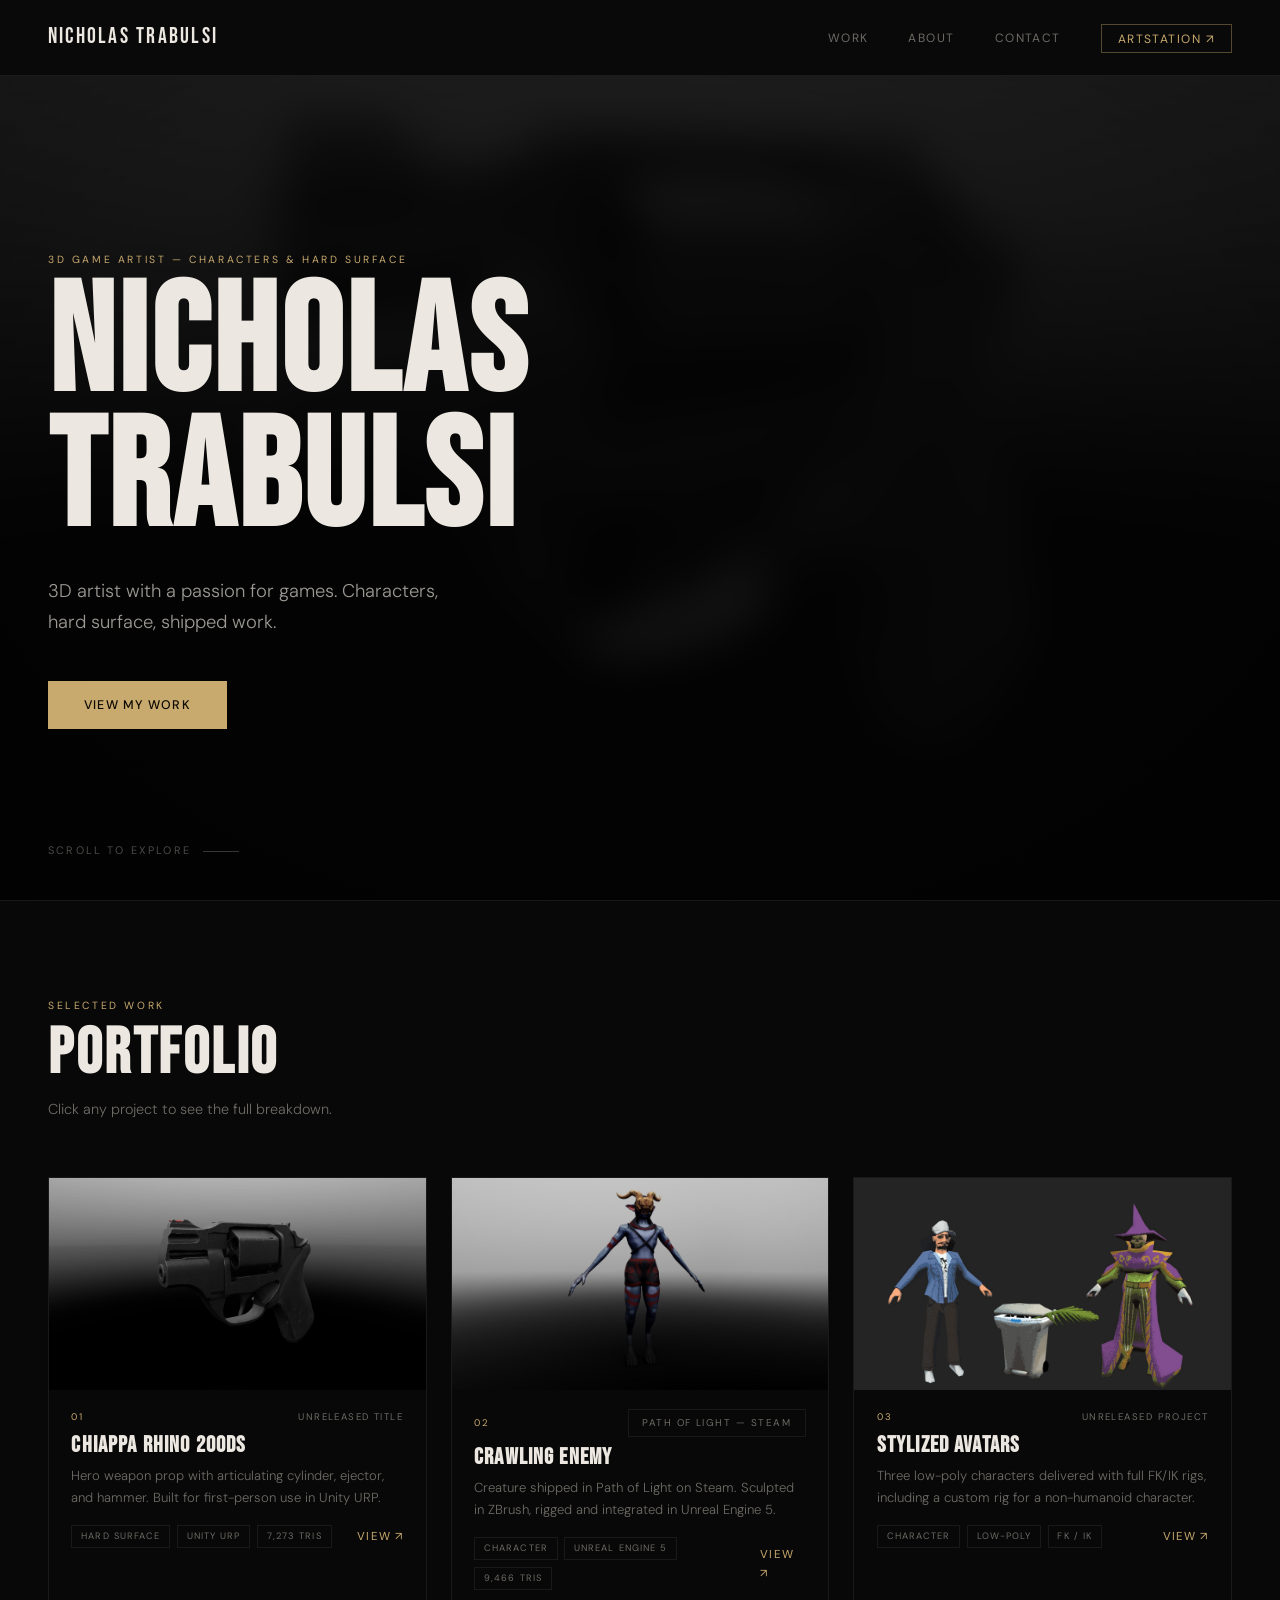
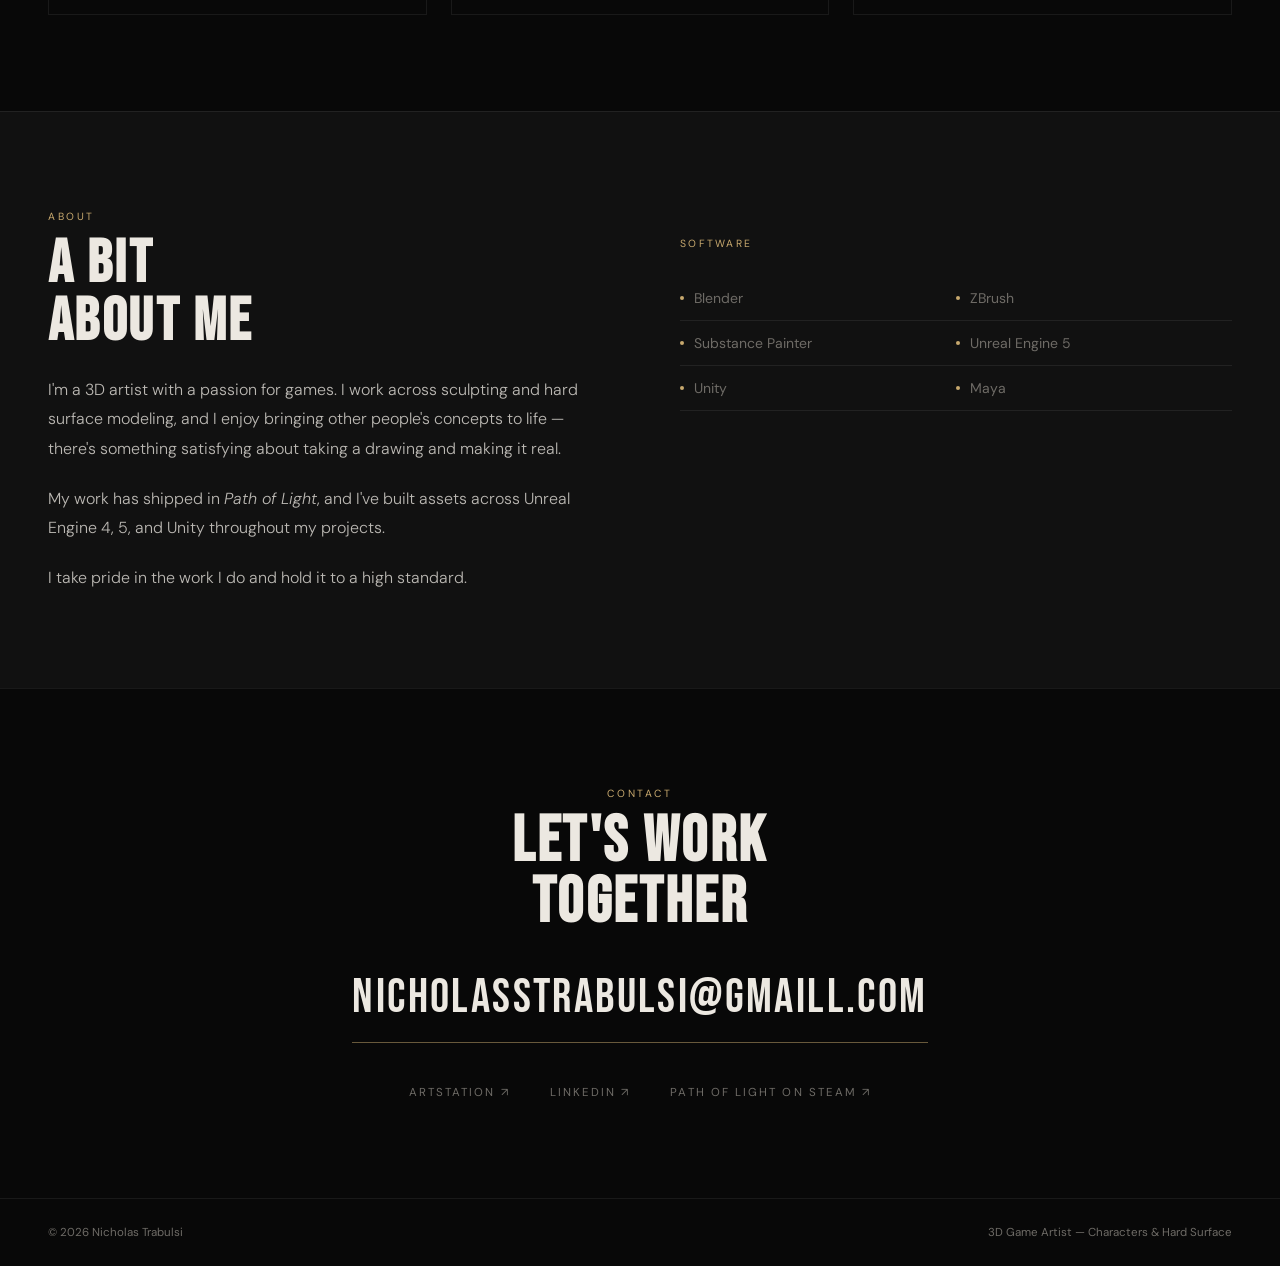
==== commit 0e9a4dcf: "dupe fix" ====
--- a/index.html
+++ b/index.html
@@ -5,119 +5,123 @@
   <meta name="viewport" content="width=device-width, initial-scale=1.0">
   <title>Nicholas Trabulsi — 3D Game Artist</title>
   <link rel="preconnect" href="https://fonts.googleapis.com">
-    <link rel="preconnect" href="https://fonts.gstatic.com" crossorigin>
-    <link href="https://fonts.googleapis.com/css2?family=Bebas+Neue&family=DM+Sans:wght@300;400;500&display=swap" rel="stylesheet">
+  <link rel="preconnect" href="https://fonts.gstatic.com" crossorigin>
+  <link href="https://fonts.googleapis.com/css2?family=Bebas+Neue&family=DM+Sans:wght@300;400;500&display=swap" rel="stylesheet">
   <style>
     *, *::before, *::after { box-sizing: border-box; margin: 0; padding: 0; }
     :root {
-        --bg: #080808; --surface: #111111; --surface-2: #181818;
-        --accent: #c8a96e; --accent-dim: rgba(200,169,110,0.10);
-        --text: #ece8e1; --muted: #6e6b66; --border: rgba(255,255,255,0.07);
-        --display: "Bebas Neue", cursive; --body: "DM Sans", sans-serif;
+      --bg: #080808; --surface: #111111;
+      --accent: #c8a96e; --accent-dim: rgba(200,169,110,.10);
+      --text: #ece8e1; --muted: #6e6b66; --border: rgba(255,255,255,.07);
+      --display: "Bebas Neue", cursive; --body: "DM Sans", sans-serif;
     }
     html { scroll-behavior: smooth; }
     body { background: var(--bg); color: var(--text); font-family: var(--body); font-size: 16px; line-height: 1.65; overflow-x: hidden; }
-    nav { position: fixed; inset: 0 0 auto; z-index: 100; display: flex; align-items: center; justify-content: space-between; padding: 1.2rem 3rem; background: rgba(8,8,8,0.9); backdrop-filter: blur(16px); border-bottom: 1px solid var(--border); }
+
+    /* NAV */
+    nav { position: fixed; inset: 0 0 auto; z-index: 100; display: flex; align-items: center; justify-content: space-between; padding: 1.2rem 3rem; background: rgba(8,8,8,.9); backdrop-filter: blur(16px); border-bottom: 1px solid var(--border); }
     .nav-name { font-family: var(--display); font-size: 1.4rem; letter-spacing: .1em; color: var(--text); text-decoration: none; }
     .nav-links { display: flex; gap: 2.5rem; list-style: none; align-items: center; }
     .nav-links a { color: var(--muted); text-decoration: none; font-size: .75rem; letter-spacing: .12em; text-transform: uppercase; transition: color .2s; }
     .nav-links a:hover { color: var(--text); }
     .nav-cta { color: var(--accent) !important; border: 1px solid rgba(200,169,110,.4); padding: .35rem 1rem; }
     .nav-cta:hover { background: var(--accent-dim); }
-    .page-wrap { max-width: 1100px; margin: 0 auto; padding: 7rem 3rem 5rem; }
-    .divider { height: 1px; background: var(--border); margin: 1.5rem 0; }
+
+    /* HERO */
+    .hero { position: relative; min-height: 100vh; display: flex; flex-direction: column; justify-content: center; padding: 0 3rem; padding-top: 80px; overflow: hidden; }
+    .hero-bg { position: absolute; inset: -30px; z-index: 0; }
+    .hr-slide { position: absolute; inset: 0; background-size: cover; background-position: center; filter: blur(20px) saturate(.5) brightness(.6); opacity: 0; transition: opacity 2.5s ease; transform: scale(1.08); }
+    .hr-active { opacity: 1 !important; animation: hrZoom 8s ease forwards; }
+    @keyframes hrZoom { from { transform: scale(1.08); } to { transform: scale(1.15); } }
+    .hero-overlay { position: absolute; inset: 0; z-index: 1; background: rgba(5,5,5,.68); }
+    .hero-vignette { position: absolute; inset: 0; z-index: 1; background: radial-gradient(ellipse 110% 110% at 50% 50%, transparent 25%, rgba(0,0,0,.6) 100%); }
+    .hero-content { position: relative; z-index: 2; }
+    .hero-scroll { position: absolute; bottom: 2.5rem; left: 3rem; z-index: 2; font-size: .68rem; letter-spacing: .2em; text-transform: uppercase; color: rgba(110,107,102,.7); display: flex; align-items: center; gap: .75rem; }
+    .hero-scroll::after { content: ""; display: block; width: 36px; height: 1px; background: rgba(110,107,102,.5); }
+
+    /* EYEBROW */
     .eyebrow { font-size: .65rem; letter-spacing: .25em; text-transform: uppercase; color: var(--accent); margin-bottom: .6rem; }
-    .badge { display: inline-flex; align-items: center; gap: .4rem; font-size: .62rem; letter-spacing: .15em; text-transform: uppercase; padding: .3rem .85rem; border: 1px solid var(--border); color: var(--muted); white-space: nowrap; }
-    .pipeline { display: flex; border: 1px solid var(--border); margin-bottom: 1.5rem; }
-    .pipeline-step { flex: 1; padding: .7rem 1.2rem; border-right: 1px solid var(--border); }
-    .pipeline-step:last-child { border-right: none; }
-    .pipeline-step .role { font-size: .58rem; letter-spacing: .18em; text-transform: uppercase; color: var(--muted); margin-bottom: .2rem; }
-    .pipeline-step .tool { font-size: .82rem; color: var(--text); }
-    .stats { display: flex; border: 1px solid var(--border); margin-top: 1.25rem; }
-    .stat { flex: 1; padding: .9rem 1.4rem; border-right: 1px solid var(--border); }
-    .stat:last-child { border-right: none; }
-    .stat .s-label { font-size: .58rem; letter-spacing: .18em; text-transform: uppercase; color: var(--muted); margin-bottom: .25rem; }
-    .stat .s-value { font-family: var(--display); font-size: 1.45rem; letter-spacing: .04em; }
-    .shot-hero { width: 100%; aspect-ratio: 16/9; overflow: hidden; background: var(--surface); border: 1px solid var(--border); position: relative; cursor: zoom-in; margin-bottom: 1.25rem; transition: border-color .3s; }
-    .shot-hero:hover { border-color: rgba(255,255,255,0.15); }
-    .shot-row { display: grid; gap: 1.25rem; }
-    .shot-row.cols-2 { grid-template-columns: repeat(2, 1fr); }
-    .shot-row.cols-3 { grid-template-columns: repeat(3, 1fr); }
-    .shot-card { aspect-ratio: 4/3; overflow: hidden; background: var(--surface); border: 1px solid var(--border); position: relative; cursor: zoom-in; transition: border-color .3s; }
-    .shot-card:hover { border-color: rgba(255,255,255,0.15); }
-    .shot-hero img, .shot-card img { width: 100%; height: 100%; object-fit: cover; display: block; transition: transform .6s cubic-bezier(.25,.46,.45,.94); }
-    .shot-hero:hover img, .shot-card:hover img { transform: scale(1.04); }
-    .shot-label { position: absolute; bottom: 0; left: 0; right: 0; padding: 2.5rem 1rem .8rem; background: linear-gradient(to top, rgba(0,0,0,0.8) 0%, transparent 100%); }
-    .shot-label span { font-size: .62rem; letter-spacing: .18em; text-transform: uppercase; color: rgba(236,232,225,0.75); }
-    .shot-hero::after, .shot-card::after { content: "⤢"; position: absolute; top: .75rem; right: .85rem; font-size: .9rem; color: rgba(255,255,255,0.3); opacity: 0; transition: opacity .2s; pointer-events: none; }
-    .shot-hero:hover::after, .shot-card:hover::after { opacity: 1; }
+
+    /* BUTTONS */
     .btn-primary { display: inline-block; background: var(--accent); color: #0c0900; padding: .85rem 2.25rem; font-size: .78rem; font-weight: 500; letter-spacing: .1em; text-transform: uppercase; text-decoration: none; transition: opacity .2s; }
     .btn-primary:hover { opacity: .82; }
-    .btn-ghost { display: inline-block; background: transparent; color: var(--text); padding: .85rem 2.25rem; font-size: .78rem; letter-spacing: .1em; text-transform: uppercase; text-decoration: none; border: 1px solid var(--border); transition: border-color .2s; }
-    .btn-ghost:hover { border-color: rgba(255,255,255,0.25); }
-    .btn-back { display: inline-flex; align-items: center; gap: .5rem; color: var(--muted); text-decoration: none; font-size: .72rem; letter-spacing: .14em; text-transform: uppercase; transition: color .2s; margin-bottom: 2.5rem; }
-    .btn-back:hover { color: var(--text); }
-    .btn-back::before { content: "←"; }
-    .ext-link { display: inline-flex; align-items: center; gap: .35rem; font-size: .75rem; letter-spacing: .1em; text-transform: uppercase; color: var(--accent); text-decoration: none; border-bottom: 1px solid rgba(200,169,110,0.3); padding-bottom: .1rem; transition: border-color .2s; }
-    .ext-link:hover { border-color: var(--accent); }
-    .credit { font-size: .78rem; color: var(--muted); font-weight: 300; margin-top: .5rem; }
-    .credit a { color: var(--muted); text-decoration: none; border-bottom: 1px solid rgba(110,107,102,0.4); transition: color .2s, border-color .2s; }
-    .credit a:hover { color: var(--text); border-color: var(--muted); }
+
+    /* WORK */
+    #work { border-top: 1px solid var(--border); padding: 6rem 3rem; }
+    .pcard:hover { border-color: rgba(255,255,255,.15) !important; }
+    .pcard:hover img { transform: scale(1.05) !important; }
+    .pcard:hover .arrow { transform: translateX(3px); }
+
+    /* ABOUT */
+    #about { border-top: 1px solid var(--border); background: var(--surface); padding: 6rem 3rem; }
+    .about-grid { display: grid; grid-template-columns: 1fr 1fr; gap: 5rem; align-items: start; }
+
+    /* CONTACT */
+    #contact { border-top: 1px solid var(--border); padding: 6rem 3rem; text-align: center; }
+
+    /* FOOTER */
     footer { border-top: 1px solid var(--border); padding: 1.5rem 3rem; display: flex; justify-content: space-between; font-size: .72rem; color: var(--muted); }
-    .lb { display: none; position: fixed; inset: 0; z-index: 200; background: rgba(0,0,0,0.97); flex-direction: column; align-items: center; justify-content: center; cursor: zoom-out; }
-    .lb.open { display: flex; animation: lbFade .18s ease; }
-    @keyframes lbFade { from { opacity: 0; } to { opacity: 1; } }
-    .lb-wrap { max-width: 92vw; max-height: 82vh; cursor: default; display: flex; align-items: center; justify-content: center; }
-    .lb-wrap img { max-width: 92vw; max-height: 82vh; object-fit: contain; display: block; animation: lbPop .18s ease; }
-    @keyframes lbPop { from { opacity: 0; transform: scale(.97); } to { opacity: 1; transform: scale(1); } }
-    .lb-cap { margin-top: 1.2rem; font-size: .65rem; letter-spacing: .2em; text-transform: uppercase; color: var(--muted); }
-    .lb-x { position: fixed; top: 1.5rem; right: 2rem; background: none; border: none; color: var(--muted); font-size: 1.4rem; cursor: pointer; z-index: 201; }
-    .lb-arr { position: fixed; top: 50%; transform: translateY(-50%); background: none; border: none; color: var(--muted); font-size: 1.4rem; cursor: pointer; padding: 1rem; z-index: 201; }
-    .lb-arr.prev { left: .5rem; }
-    .lb-arr.next { right: .5rem; }
-    .lb-count { position: fixed; bottom: 1.5rem; left: 50%; transform: translateX(-50%); font-size: .62rem; letter-spacing: .2em; text-transform: uppercase; color: var(--muted); }
-    @keyframes fadeUp { from { opacity: 0; transform: translateY(20px); } to { opacity: 1; transform: translateY(0); } }
+
+    /* BADGE */
+    .badge { display: inline-flex; align-items: center; font-size: .62rem; letter-spacing: .15em; text-transform: uppercase; padding: .3rem .85rem; border: 1px solid var(--border); color: var(--muted); white-space: nowrap; }
+
+    /* REVEAL */
     .reveal { opacity: 0; transform: translateY(24px); }
+
+    /* LIGHTBOX (not used on index but avoids JS errors) */
+    .lb { display: none; }
+
     @media (max-width: 860px) {
-        nav { padding: 1rem 1.5rem; }
-        .nav-links li:not(:last-child) { display: none; }
-        .page-wrap { padding: 6rem 1.5rem 4rem; }
-        .shot-row.cols-2, .shot-row.cols-3 { grid-template-columns: 1fr; }
-        .pipeline, .stats { flex-wrap: wrap; }
-        .pipeline-step, .stat { flex: 1 1 45%; border-right: none; border-bottom: 1px solid var(--border); }
-        .pipeline-step:last-child, .stat:last-child { border-bottom: none; }
-        footer { flex-direction: column; gap: .4rem; text-align: center; padding: 1.5rem; }
+      nav { padding: 1rem 1.5rem; }
+      .nav-links li:not(:last-child) { display: none; }
+      #work, #about, #contact { padding-left: 1.5rem; padding-right: 1.5rem; }
+      .hero { padding-left: 1.5rem; padding-right: 1.5rem; }
+      .hero-scroll { left: 1.5rem; }
+      #grid { grid-template-columns: 1fr !important; }
+      .about-grid { grid-template-columns: 1fr !important; gap: 2.5rem !important; }
+      footer { flex-direction: column; gap: .4rem; text-align: center; padding: 1.5rem; }
     }
-</style>
+  </style>
 </head>
 <body>
+
 <nav>
   <a href="index.html" class="nav-name">Nicholas Trabulsi</a>
   <ul class="nav-links">
-    <li><a href="index.html#work">Work</a></li>
-    <li><a href="index.html#about">About</a></li>
-    <li><a href="index.html#contact">Contact</a></li>
+    <li><a href="#work">Work</a></li>
+    <li><a href="#about">About</a></li>
+    <li><a href="#contact">Contact</a></li>
     <li><a href="https://www.artstation.com/nicholastrabulsi" target="_blank" class="nav-cta">ArtStation &#8599;</a></li>
   </ul>
 </nav>
 
-<section style="min-height:100vh;display:flex;flex-direction:column;justify-content:center;padding:0 3rem;padding-top:80px;position:relative;overflow:hidden;">
-  <div style="position:absolute;inset:0;pointer-events:none;background:radial-gradient(ellipse 55% 55% at 68% 50%,rgba(200,169,110,.05) 0%,transparent 70%),radial-gradient(ellipse 40% 60% at 15% 80%,rgba(90,80,140,.07) 0%,transparent 60%);"></div>
-  <p class="eyebrow" style="animation:fadeUp .6s ease both;">3D Game Artist &mdash; Characters &amp; Hard Surface</p>
-  <h1 style="font-family:var(--display);font-size:clamp(5rem,12vw,10rem);line-height:.88;letter-spacing:.02em;margin-bottom:1.75rem;animation:fadeUp .7s .1s ease both;">Nicholas<br>Trabulsi</h1>
-  <p style="font-size:clamp(1rem,1.8vw,1.2rem);color:var(--muted);font-weight:300;max-width:440px;margin-bottom:2.75rem;animation:fadeUp .7s .2s ease both;">Game-ready characters and hard surface assets for real-time engines.</p>
-  <div style="display:flex;gap:1rem;flex-wrap:wrap;animation:fadeUp .7s .3s ease both;">
+<!-- ── HERO ─────────────────────────────────────────────────────────────── -->
+<section class="hero">
+  <div class="hero-bg">
+      <div class="hr-slide  hr-active" style="background-image:url([data-uri]);"></div>
+      <div class="hr-slide" style="background-image:url([data-uri]);"></div>
+      <div class="hr-slide" style="background-image:url([data-uri]);"></div>
+      <div class="hr-slide" style="background-image:url([data-uri]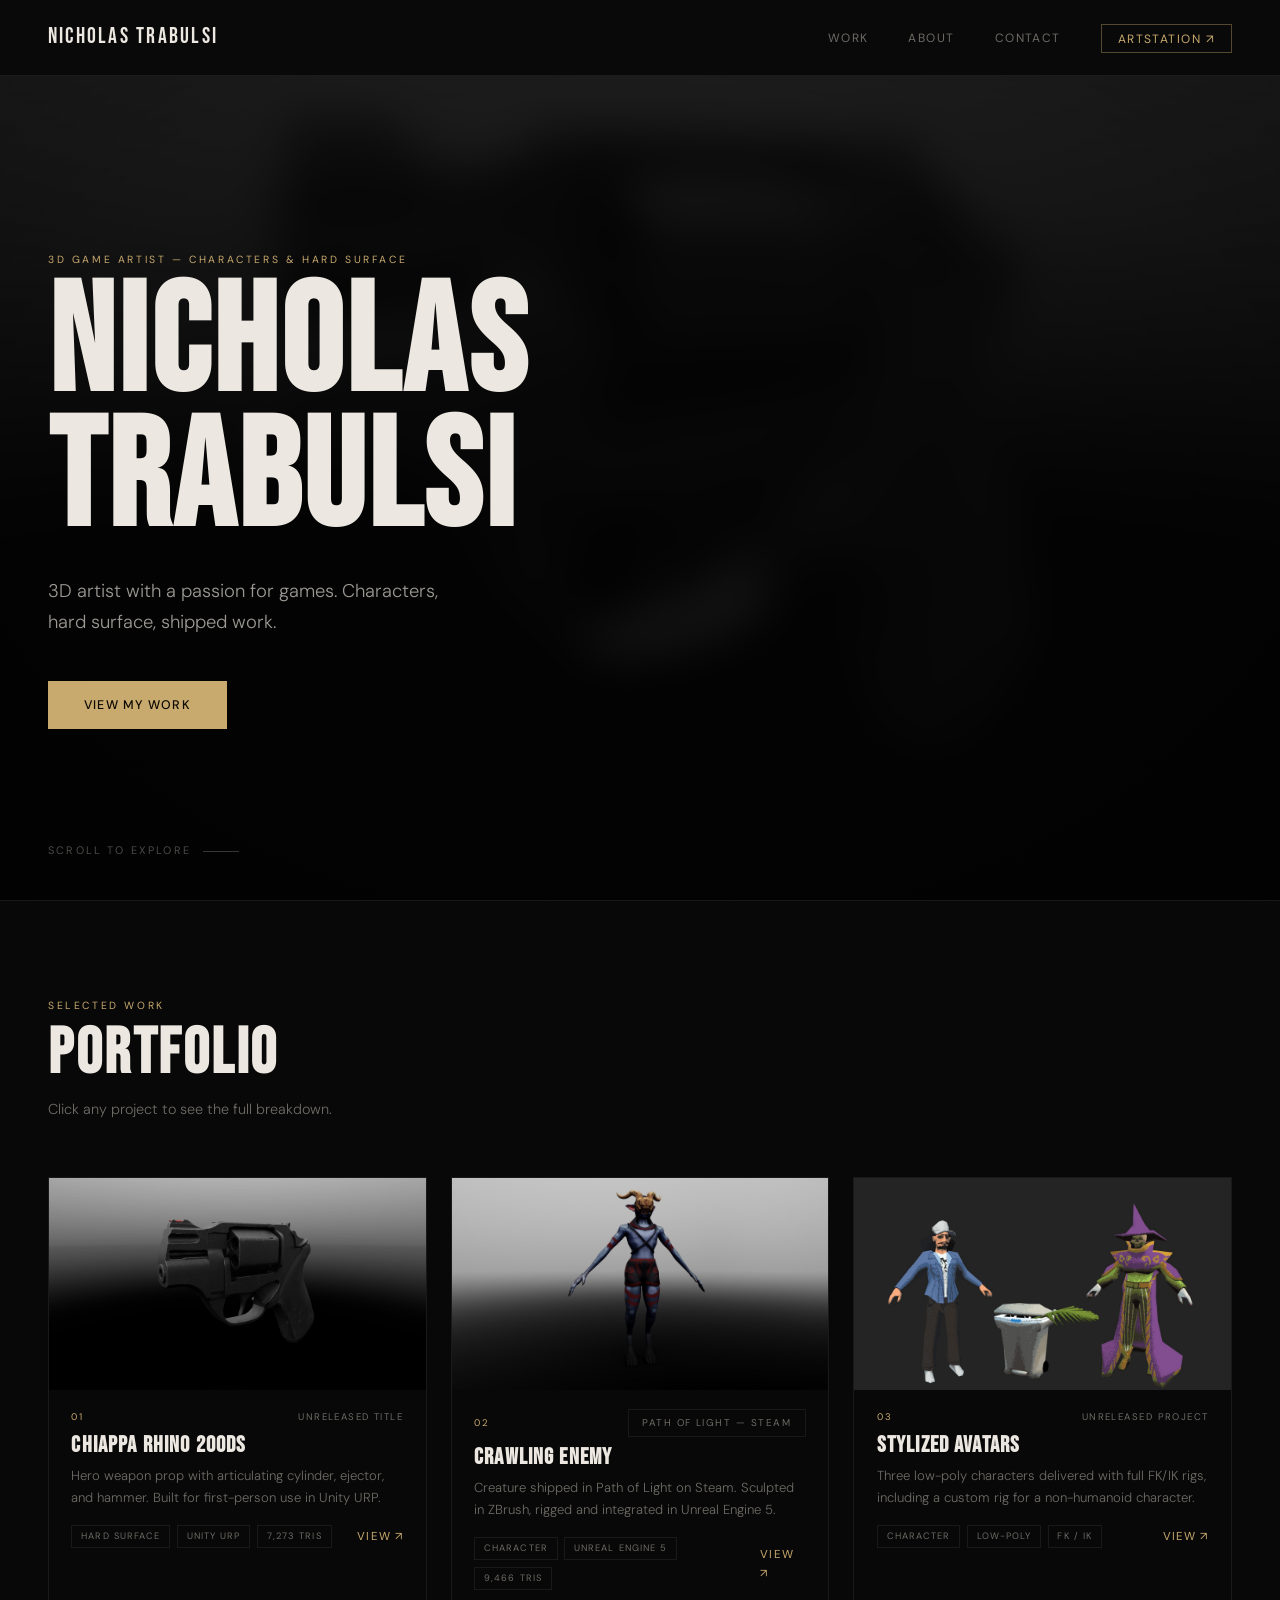
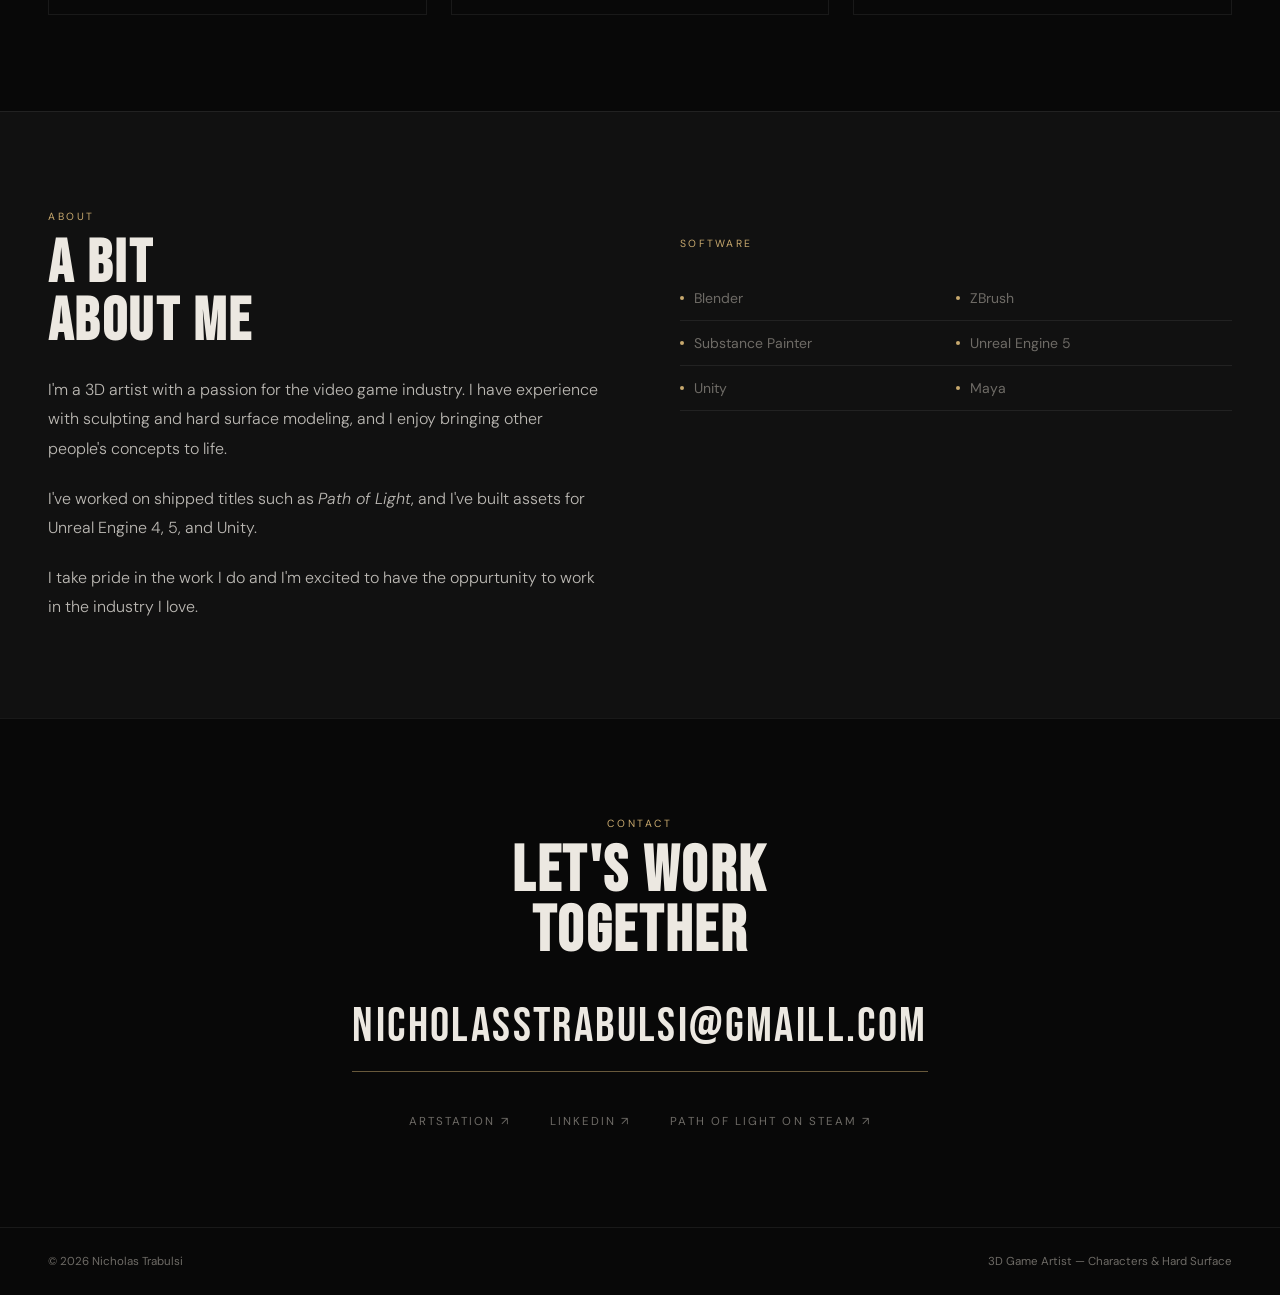
==== commit 2adb2750: "wording fix" ====
--- a/index.html
+++ b/index.html
@@ -182,9 +182,9 @@
     <div>
       <h2 style="font-family:var(--display);font-size:clamp(2.5rem,5vw,3.8rem);letter-spacing:.04em;line-height:.95;margin-bottom:1.5rem;">A bit<br>about me</h2>
       <div style="font-size:1rem;line-height:1.85;color:rgba(236,232,225,.78);font-weight:300;">
-        <p>I'm a 3D artist with a passion for games. I work across sculpting and hard surface modeling, and I enjoy bringing other people's concepts to life &mdash; there's something satisfying about taking a drawing and making it real.</p>
-        <p style="margin-top:1.25rem;">My work has shipped in <em>Path of Light</em>, and I've built assets across Unreal Engine 4, 5, and Unity throughout my projects.</p>
-        <p style="margin-top:1.25rem;">I take pride in the work I do and hold it to a high standard.</p>
+        <p>I'm a 3D artist with a passion for the video game industry. I have experience with sculpting and hard surface modeling, and I enjoy bringing other people's concepts to life.</p>
+        <p style="margin-top:1.25rem;">I've worked on shipped titles such as <em>Path of Light</em>, and I've built assets for Unreal Engine 4, 5, and Unity.</p>
+        <p style="margin-top:1.25rem;">I take pride in the work I do and I'm excited to have the oppurtunity to work in the industry I love.</p>
       </div>
     </div>
     <div>
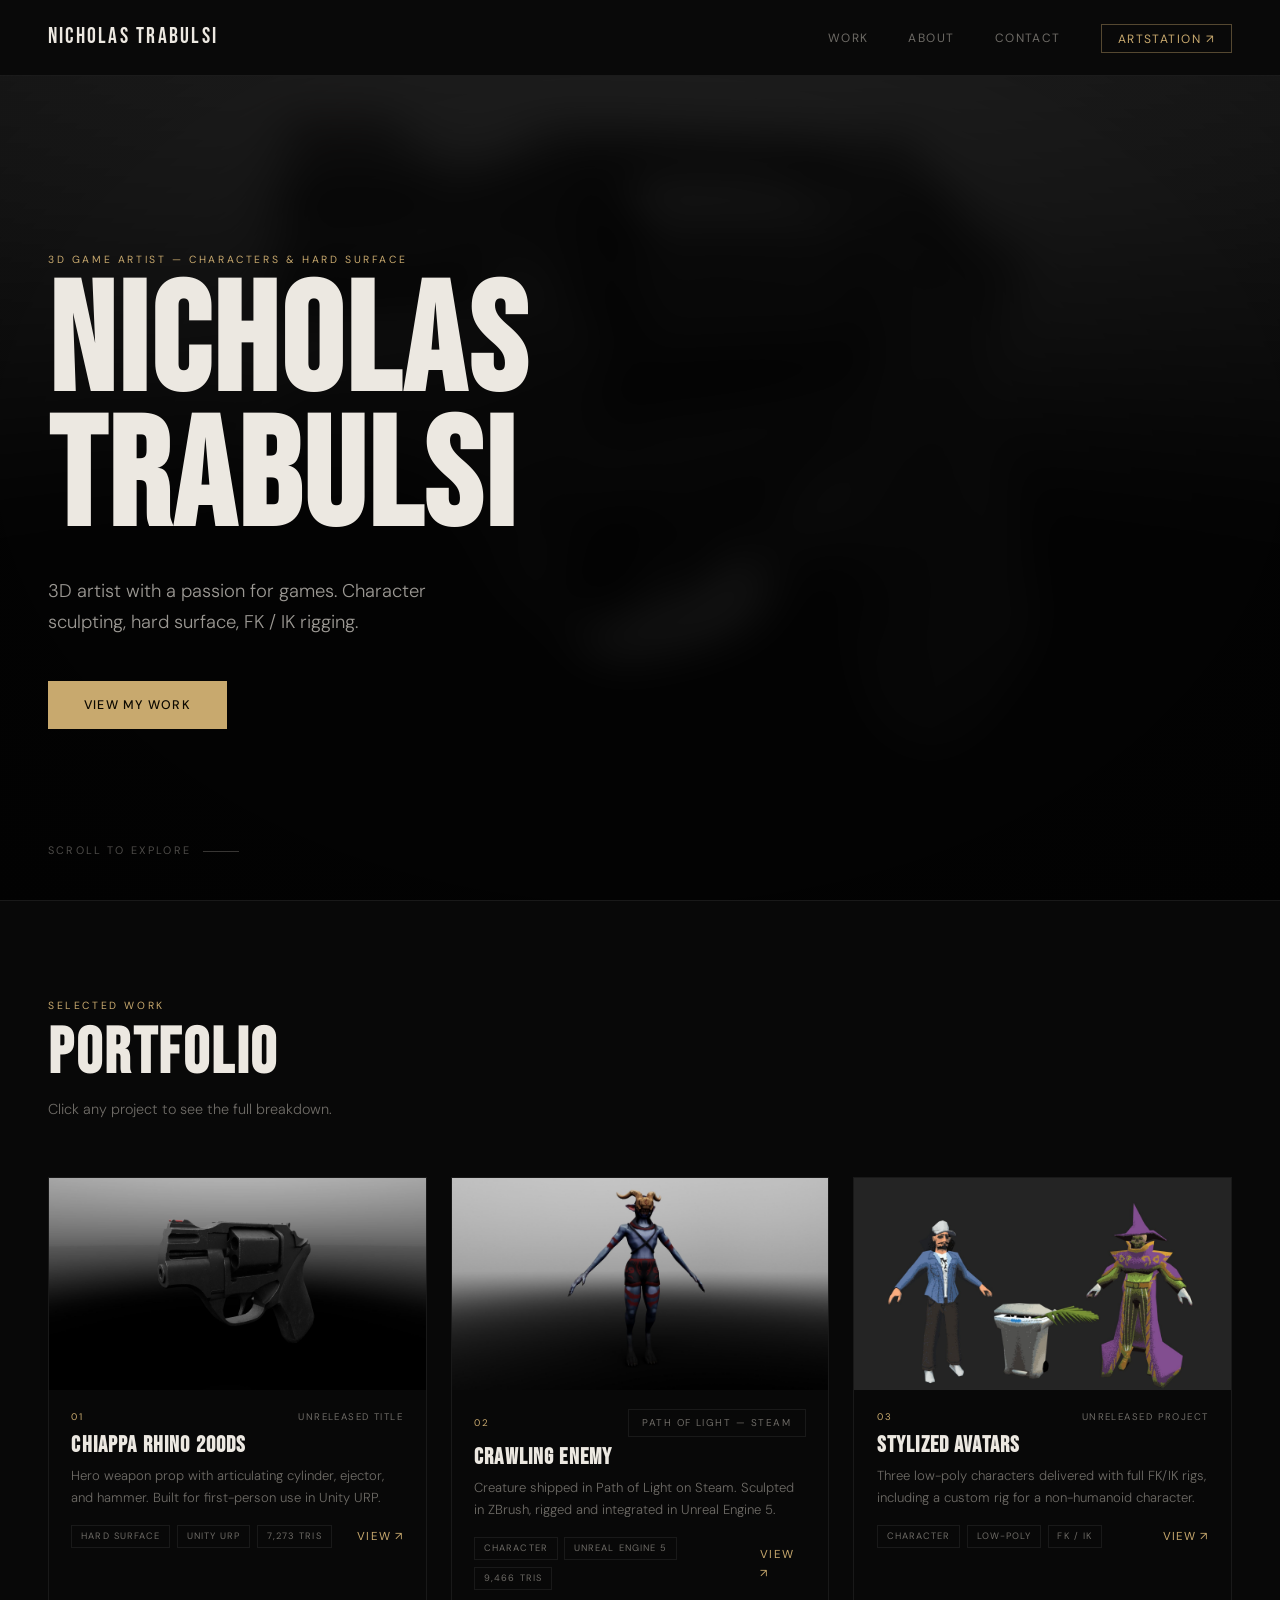
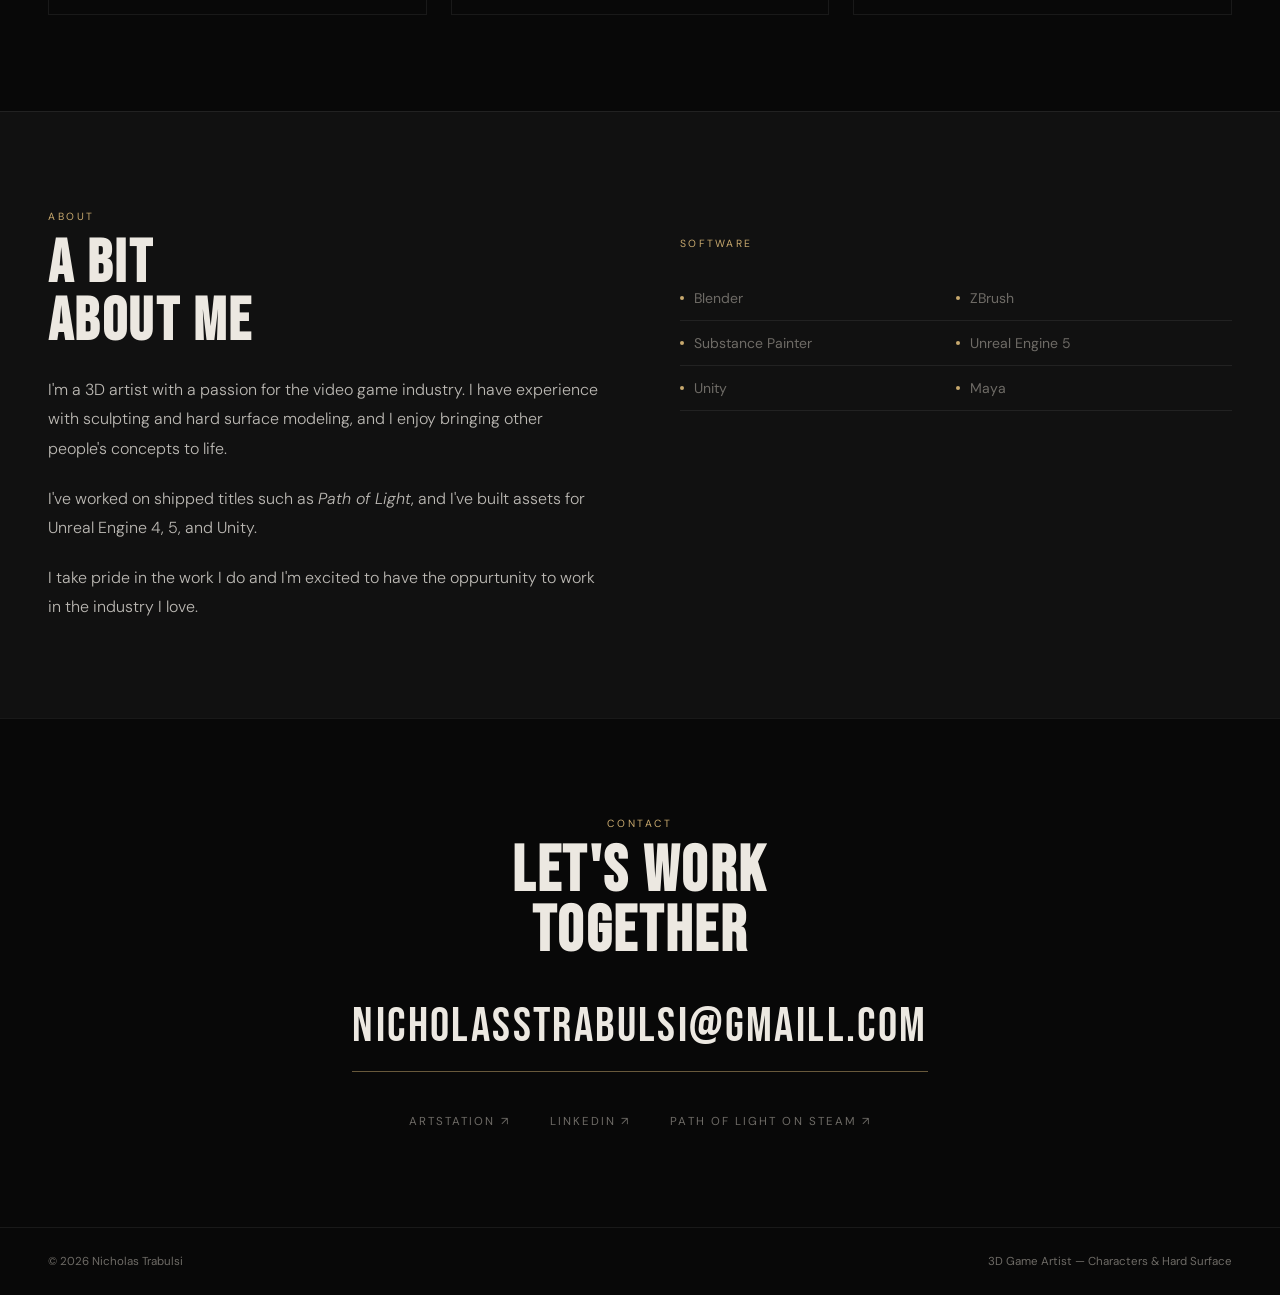
==== commit 73a33af4: "more" ====
--- a/index.html
+++ b/index.html
@@ -109,7 +109,7 @@
   <div class="hero-content">
     <p class="eyebrow">3D Game Artist &mdash; Characters &amp; Hard Surface</p>
     <h1 style="font-family:var(--display);font-size:clamp(5rem,12vw,10rem);line-height:.88;letter-spacing:.02em;margin-bottom:1.75rem;">Nicholas<br>Trabulsi</h1>
-    <p style="font-size:clamp(1rem,1.8vw,1.15rem);color:rgba(236,232,225,.65);font-weight:300;max-width:420px;margin-bottom:2.75rem;">3D artist with a passion for games. Characters, hard surface, shipped work.</p>
+    <p style="font-size:clamp(1rem,1.8vw,1.15rem);color:rgba(236,232,225,.65);font-weight:300;max-width:420px;margin-bottom:2.75rem;">3D artist with a passion for games. Character sculpting, hard surface, FK / IK rigging.</p>
     <a href="#work" class="btn-primary">View My Work</a>
   </div>
   <div class="hero-scroll">Scroll to explore</div>
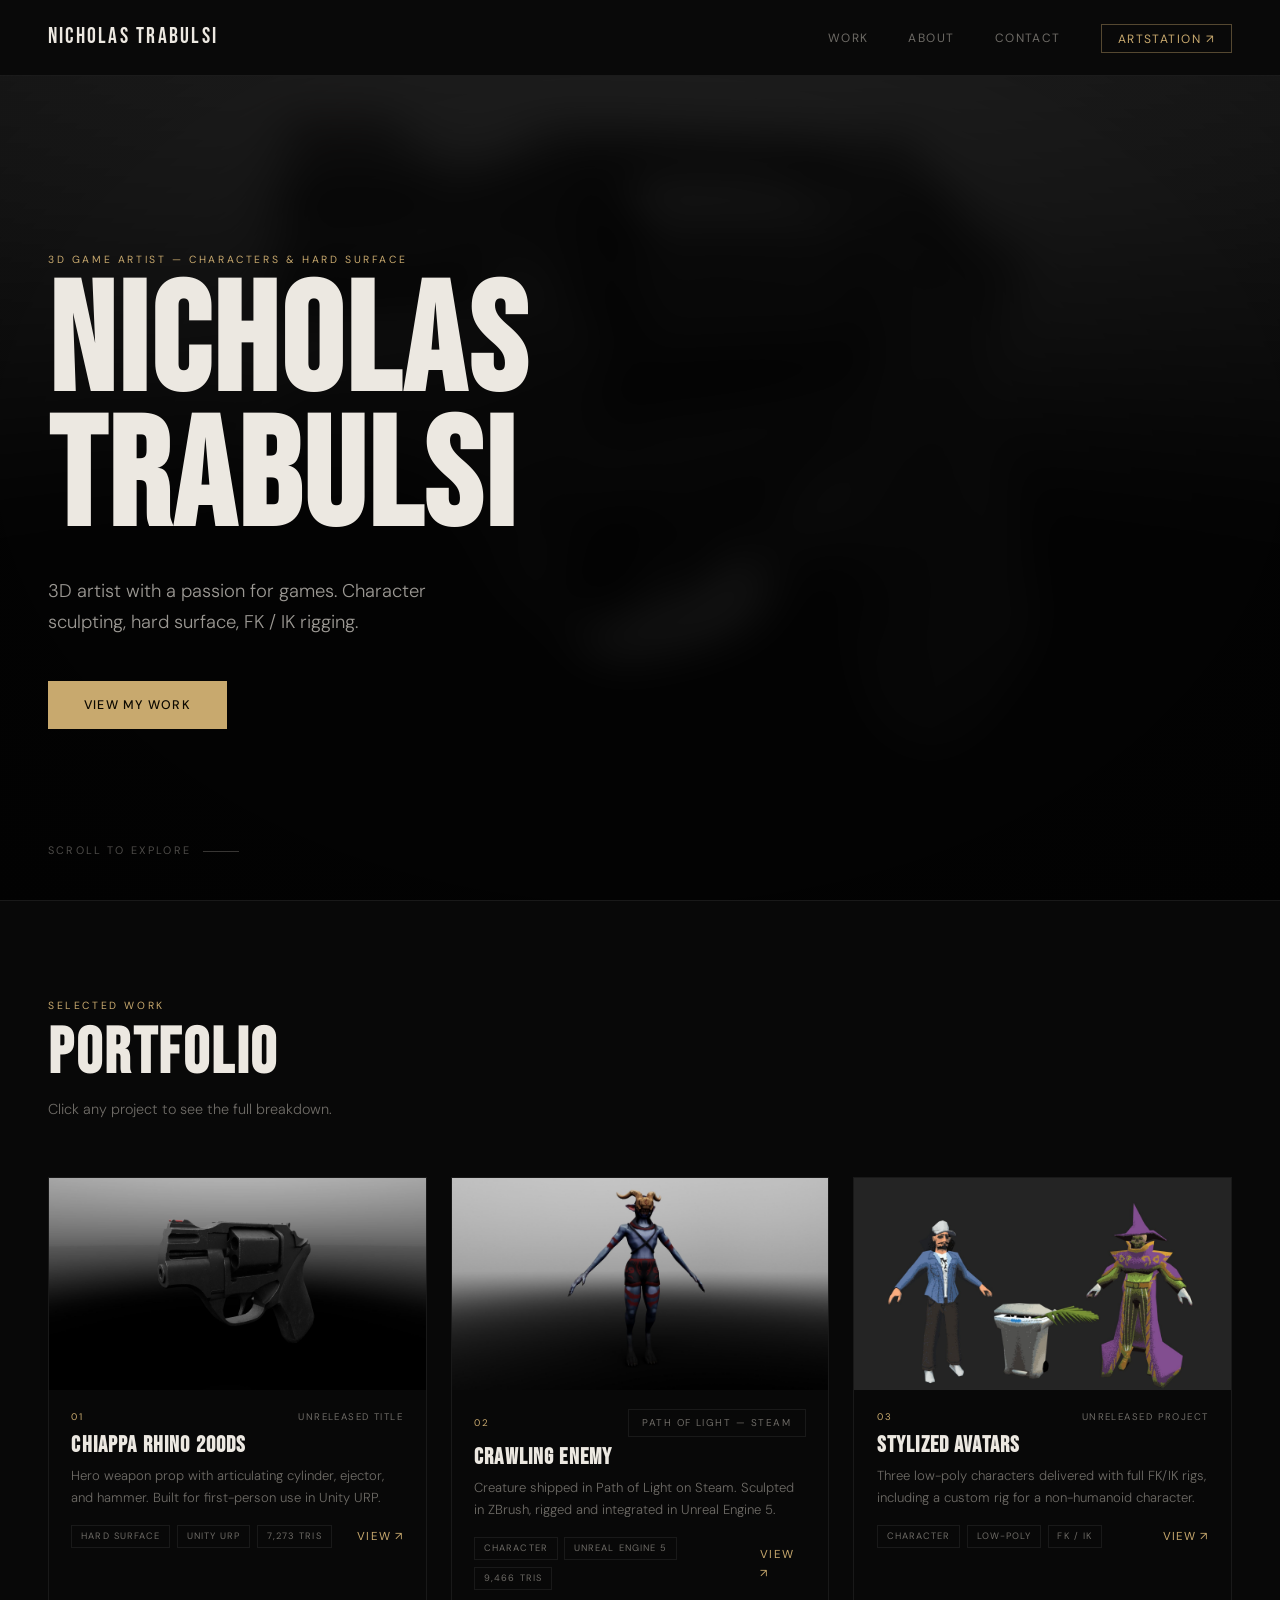
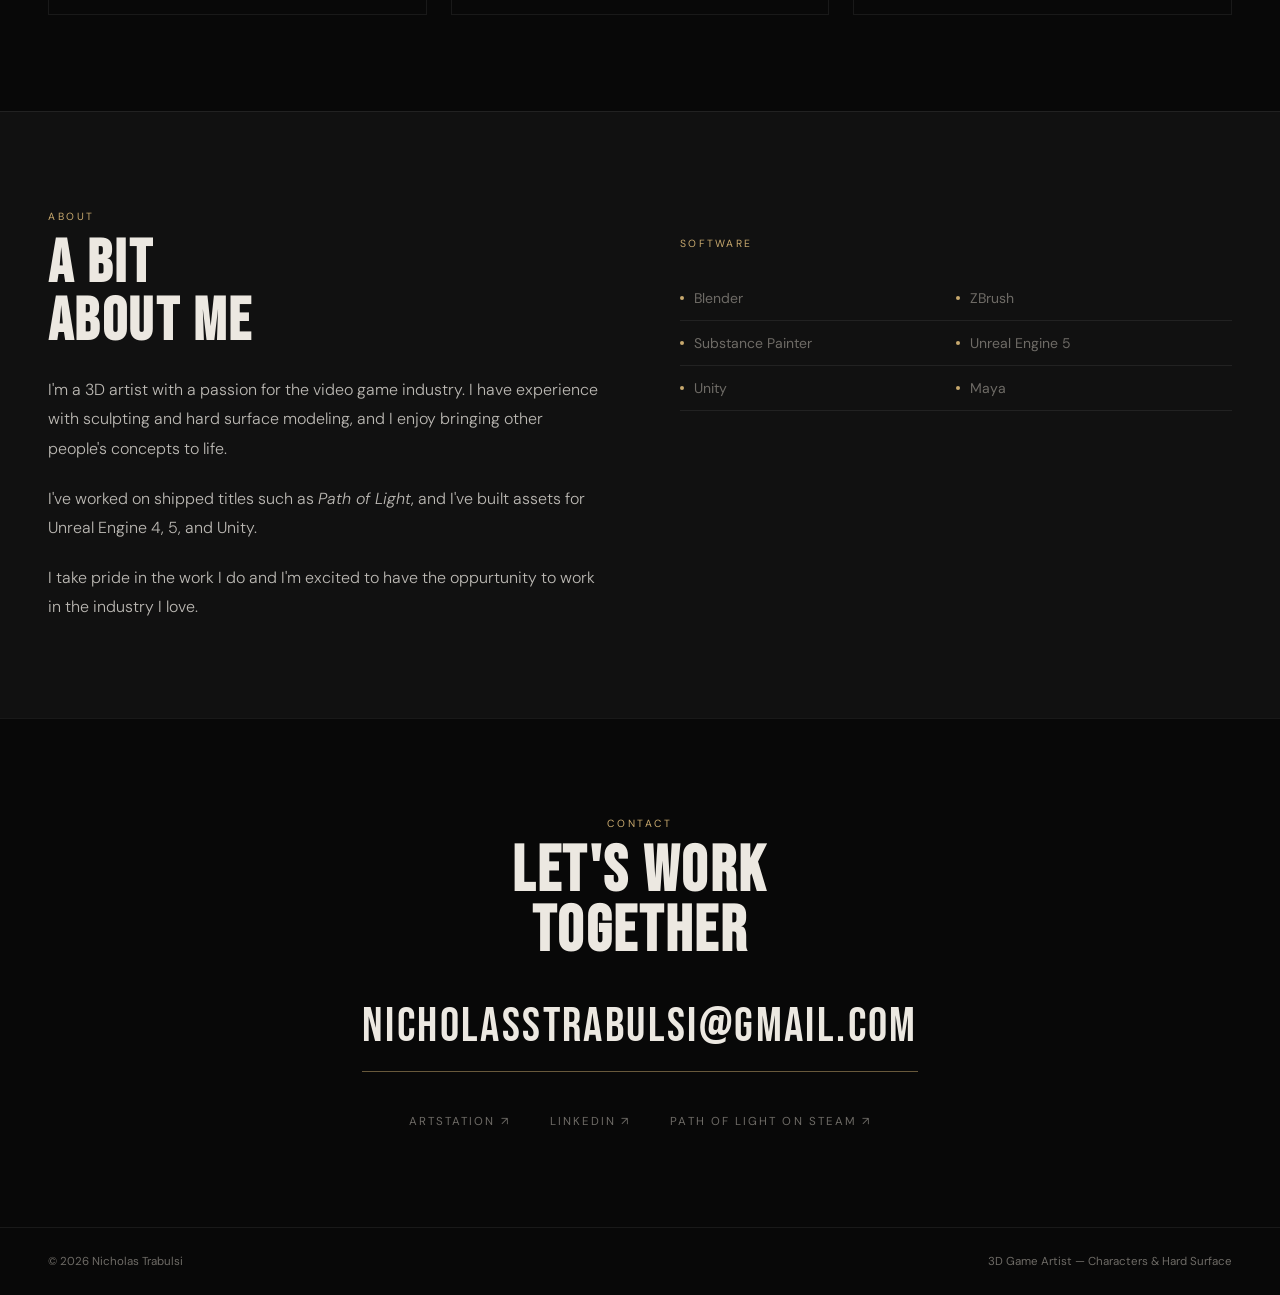
==== commit b935d70b: "email issue" ====
--- a/index.html
+++ b/index.html
@@ -200,7 +200,7 @@
 <section id="contact">
   <p class="eyebrow">Contact</p>
   <h2 style="font-family:var(--display);font-size:clamp(2.5rem,5vw,4rem);letter-spacing:.04em;line-height:.95;margin-bottom:1.5rem;">Let's work<br>together</h2>
-  <a href="mailto:nicholasstrabulsi@gmaill.com" style="font-family:var(--display);font-size:clamp(1.6rem,4vw,3rem);letter-spacing:.05em;color:var(--text);text-decoration:none;display:inline-block;margin:0 0 2.5rem;padding-bottom:.3rem;border-bottom:1px solid rgba(200,169,110,.5);transition:color .2s,border-color .2s;">nicholasstrabulsi@gmaill.com</a>
+  <a href="mailto:nicholasstrabulsi@gmail.com" style="font-family:var(--display);font-size:clamp(1.6rem,4vw,3rem);letter-spacing:.05em;color:var(--text);text-decoration:none;display:inline-block;margin:0 0 2.5rem;padding-bottom:.3rem;border-bottom:1px solid rgba(200,169,110,.5);transition:color .2s,border-color .2s;">nicholasstrabulsi@gmail.com</a>
   <div style="display:flex;gap:2.5rem;justify-content:center;flex-wrap:wrap;">
     <a href="https://www.artstation.com/nicholastrabulsi" target="_blank" style="font-size:.72rem;letter-spacing:.18em;text-transform:uppercase;color:var(--muted);text-decoration:none;transition:color .2s;">ArtStation &#8599;</a>
     <a href="https://www.linkedin.com/in/nicholas-trabulsi-844509359/" target="_blank" style="font-size:.72rem;letter-spacing:.18em;text-transform:uppercase;color:var(--muted);text-decoration:none;transition:color .2s;">LinkedIn &#8599;</a>
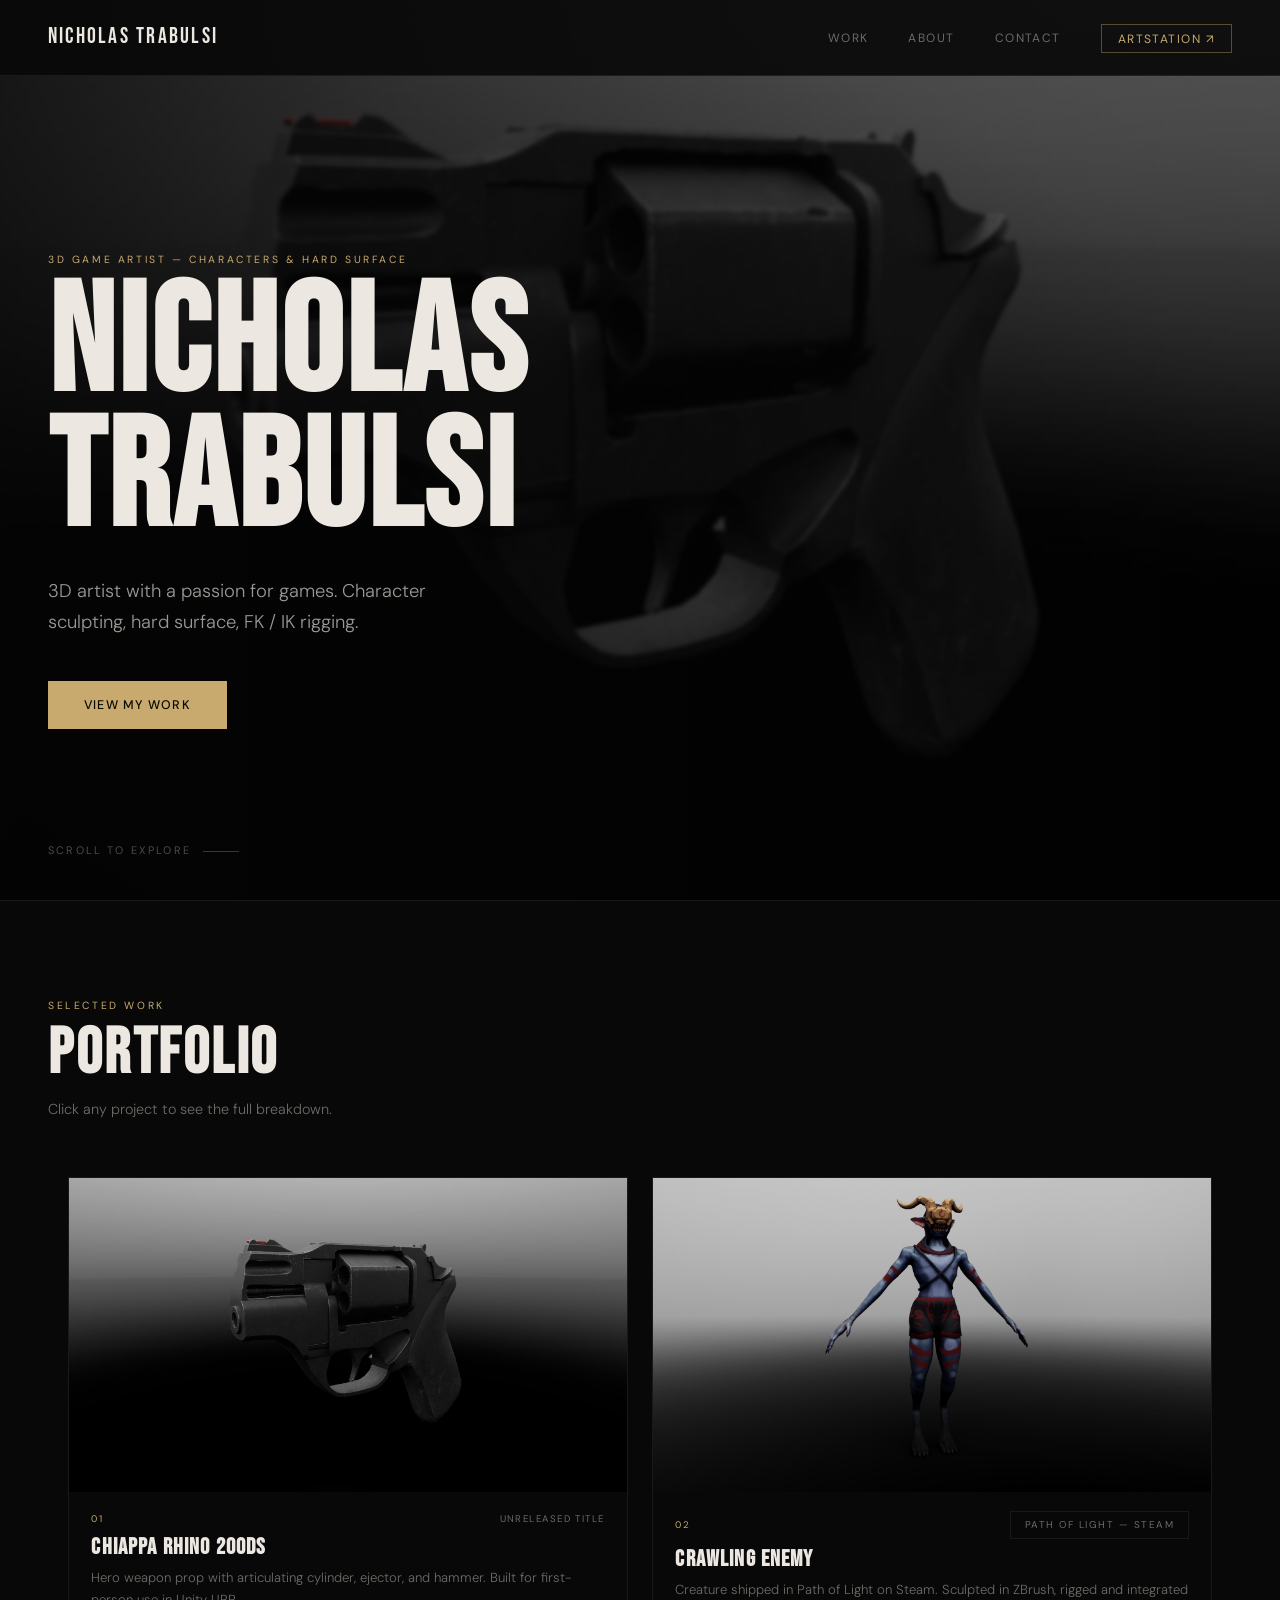
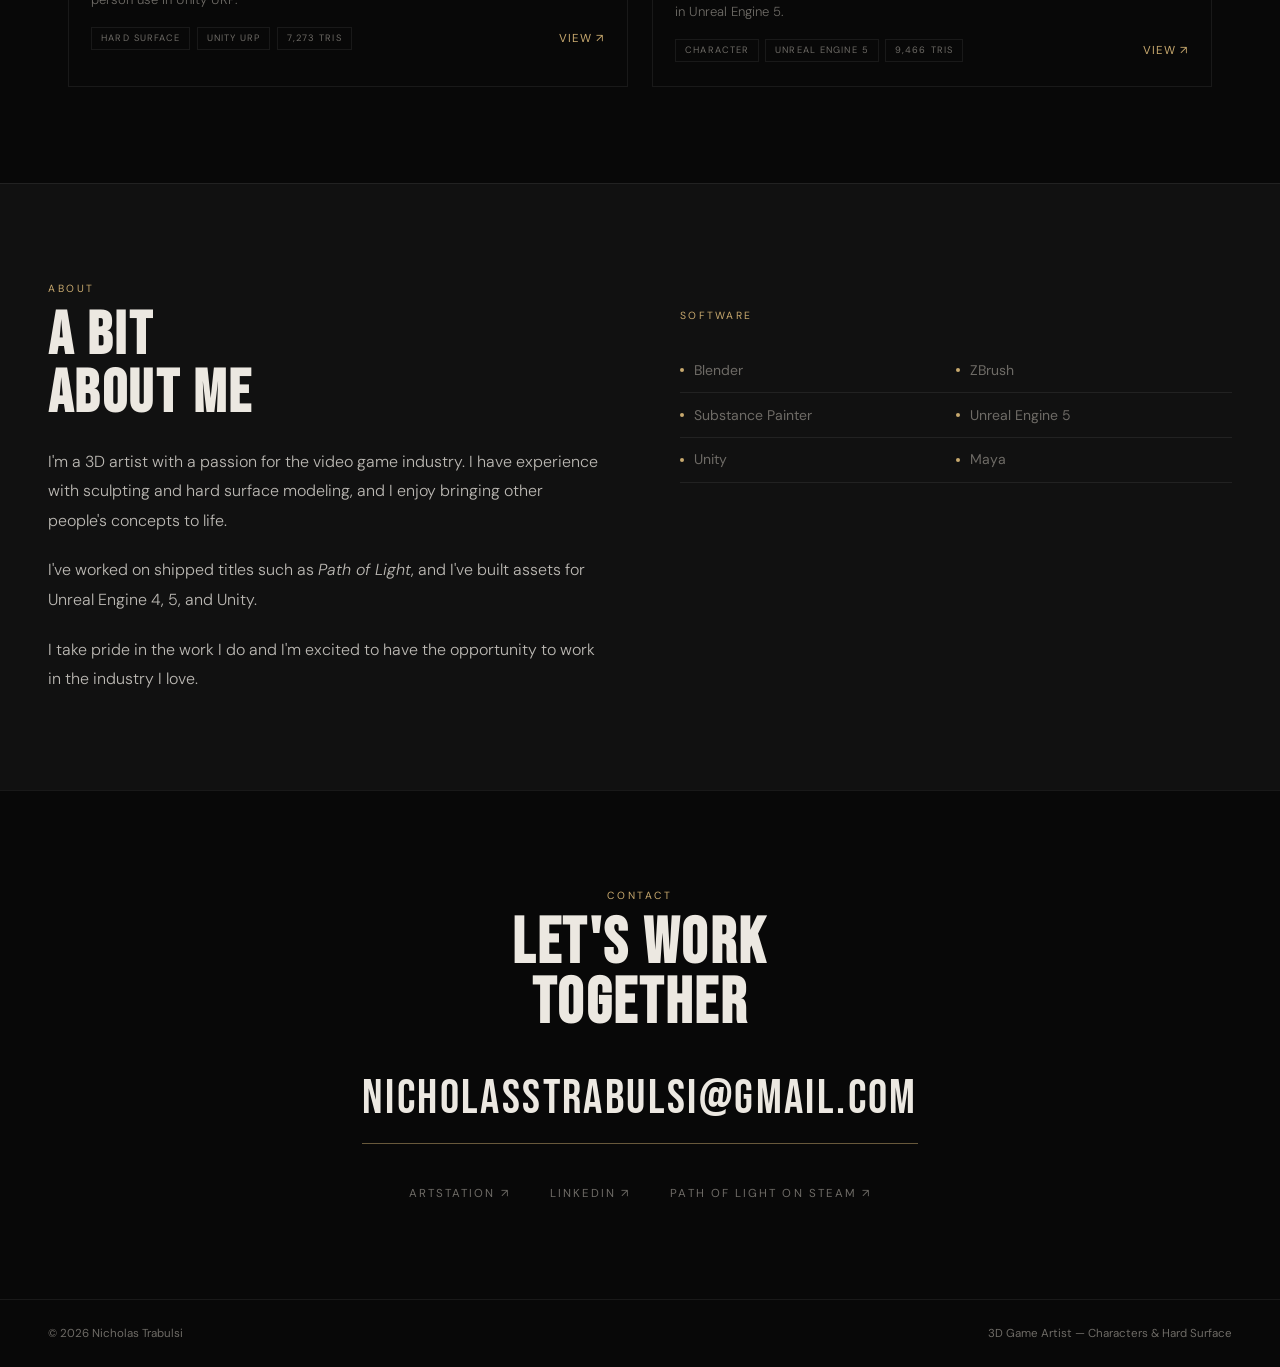
==== commit 3cc1b465: "Updated portfolio" ====
--- a/index.html
+++ b/index.html
@@ -30,11 +30,11 @@
     /* HERO */
     .hero { position: relative; min-height: 100vh; display: flex; flex-direction: column; justify-content: center; padding: 0 3rem; padding-top: 80px; overflow: hidden; }
     .hero-bg { position: absolute; inset: -30px; z-index: 0; }
-    .hr-slide { position: absolute; inset: 0; background-size: cover; background-position: center; filter: blur(20px) saturate(.5) brightness(.6); opacity: 0; transition: opacity 2.5s ease; transform: scale(1.08); }
+    .hr-slide { position: absolute; inset: 0; background-size: cover; background-position: center; filter: blur(2px) saturate(.9) brightness(.85); opacity: 0; transition: opacity 2.5s ease; transform: scale(1.08); }
     .hr-active { opacity: 1 !important; animation: hrZoom 8s ease forwards; }
     @keyframes hrZoom { from { transform: scale(1.08); } to { transform: scale(1.15); } }
-    .hero-overlay { position: absolute; inset: 0; z-index: 1; background: rgba(5,5,5,.68); }
-    .hero-vignette { position: absolute; inset: 0; z-index: 1; background: radial-gradient(ellipse 110% 110% at 50% 50%, transparent 25%, rgba(0,0,0,.6) 100%); }
+    .hero-overlay { position: absolute; inset: 0; z-index: 1; background: linear-gradient(90deg, rgba(5,5,5,.82) 0%, rgba(5,5,5,.55) 45%, rgba(5,5,5,.25) 100%); }
+    .hero-vignette { position: absolute; inset: 0; z-index: 1; background: radial-gradient(ellipse 110% 110% at 50% 50%, transparent 40%, rgba(0,0,0,.45) 100%); }
     .hero-content { position: relative; z-index: 2; }
     .hero-scroll { position: absolute; bottom: 2.5rem; left: 3rem; z-index: 2; font-size: .68rem; letter-spacing: .2em; text-transform: uppercase; color: rgba(110,107,102,.7); display: flex; align-items: center; gap: .75rem; }
     .hero-scroll::after { content: ""; display: block; width: 36px; height: 1px; background: rgba(110,107,102,.5); }
@@ -101,7 +101,6 @@
       <div class="hr-slide  hr-active" style="background-image:url([data-uri]);"></div>
       <div class="hr-slide" style="background-image:url([data-uri]);"></div>
       <div class="hr-slide" style="background-image:url([data-uri]);"></div>
-      <div class="hr-slide" style="background-image:url([data-uri]